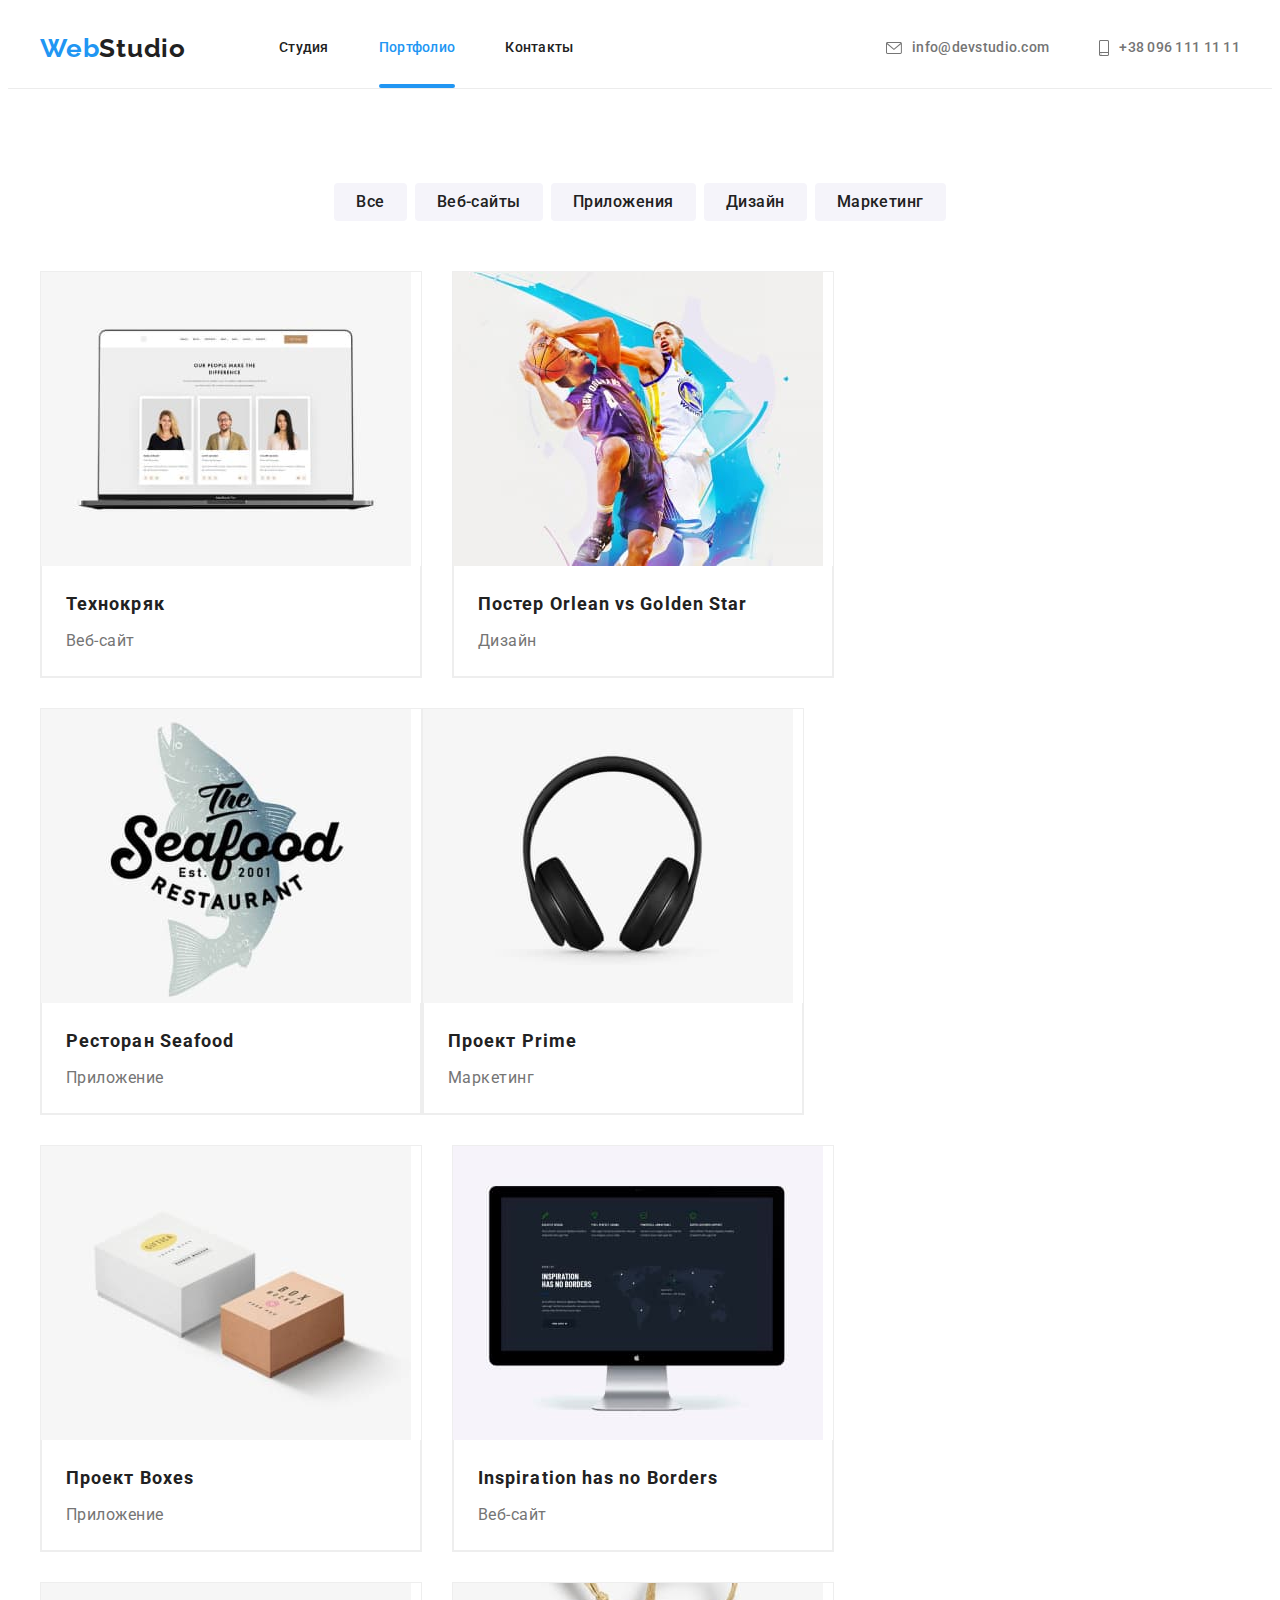
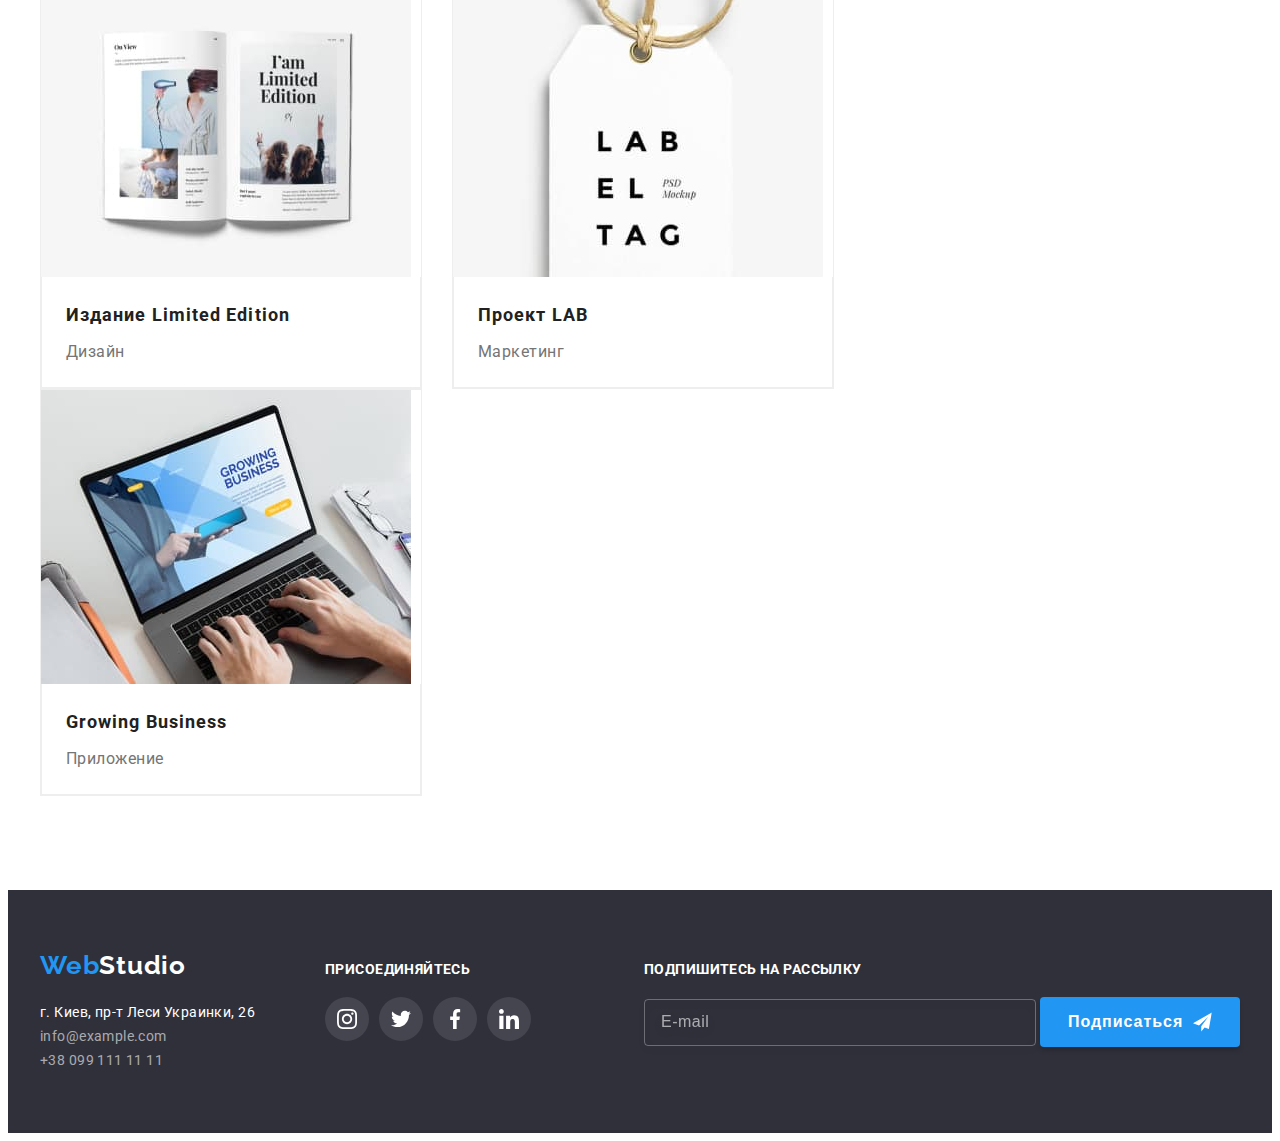
==== portfolio.html @ 8dd59b0a "add HW-6" ====
<!DOCTYPE html>
<html lang="ru">

<head>
  <meta charset="UTF-8" />
  <meta http-equiv="X-UA-Compatible" content="IE=edge" />
  <meta name="viewport" content="width=device-width, initial-scale=1.0" />
  <title>Портфолио</title>
  <link rel="stylesheet"
    href="https://cdnjs.cloudflare.com/ajax/libs/modern-normalize/1.1.0/modern-normalize.min.css"
    integrity="sha512-wpPYUAdjBVSE4KJnH1VR1HeZfpl1ub8YT/NKx4PuQ5NmX2tKuGu6U/JRp5y+Y8XG2tV+wKQpNHVUX03MfMFn9Q=="
    crossorigin="anonymous" referrerpolicy="no-referrer" />

  <link rel="preconnect" href="https://fonts.googleapis.com" />
  <link rel="preconnect" href="https://fonts.gstatic.com" crossorigin />
  <link
    href="https://fonts.googleapis.com/css2?family=Raleway:wght@700&family=Roboto:wght@400;500;700;900&display=swap"
    rel="stylesheet" />
  <link rel="stylesheet" href="./css/styles.css" />
</head>

<body>
  <header class="header">
    <div class="container">
      <a class="logo link" href="./index.html">
        <span lang="en" class="header-logo"><span
            class="header-logo-studio">Web</span>Studio</span>
      </a>
      <nav class="header-nav">
        <ul class="nav-list list">
          <li class="item nav-item">
            <a class="link header-link" href="./index.html">Студия</a>
          </li>
          <li class="item nav-item">
            <a class="link header-link current" href="./portfolio.html">Портфолио</a>
          </li>
          <li class="item nav-item">
            <a class="link header-link" href="">Контакты</a>
          </li>
        </ul>
      </nav>
      <ul class="header-contacts list">
        <li class="item contacts-item">
          <a class="link header-mail" href="mailto:info@devstudio.com">
            <svg class="header-icon" width="16" height="12">
              <use href="./images/sprite.svg#icon-envelope"></use>
            </svg>
            info@devstudio.com
          </a>
        </li>
        <li class="item contacts-item">
          <a class="link header-tel" href="tel:+380961111111">
            <svg class="header-icon" width="10" height="16">
              <use href="./images/sprite.svg#icon-smartphone"></use>
            </svg>+38 096 111 11 11
          </a>
        </li>
      </ul>
    </div>
  </header>
    <main>
      <section class="projects section">
        <div class="container">
              <h2 class="visually-hidden">Проекты</h2>
              <ul class="list filters-list">
                <li class="filters-item item">
                  <button class="filters-btn" type="button">Все</button>
                </li>
                <li class="filters-item item">
                  <button class="filters-btn" type="button">Веб-сайты</button>
                </li>
                <li class="filters-item item">
                  <button class="filters-btn" type="button">Приложения</button>
                </li>
                <li class="filters-item item">
                  <button class="filters-btn" type="button">Дизайн</button>
                </li>
                <li class="filters-item item">
                  <button class="filters-btn" type="button">Маркетинг</button>
                </li>
              </ul>
          
            
              <ul class="list projects-list">
                <li class="item">
                  <a class="projects-link link" href>
                  <div class="projects-img-overlay">
                    <img src="./images/portfolio/portfolio-1.jpg" alt="ноутбук" width="370"
                      height="294" />
                    <p class="projects-text-overlay">
                    Ресурс предлагает комплексные предложения с разным уровнем функционала и сервисов. Все это позволит посетителю получить исчерпывающие сведения о компании или частном лице.
                    </p> 
                  </div>
                  <div class="object">
                    <h3 class="projects-title">Технокряк</h3>
                     <p class="projects-text">Веб-сайт</p>
                  </div> 
                  
                  </a>
                </li>
                <li class="item">
                  <a class="projects-link link" href>
                  <div class="projects-img-overlay">
                    <img src="./images/portfolio/portfolio-2.jpg" alt="игра по баскетболу"
                      width="370" height="294" />
                    <p class="projects-text-overlay">
                      Ресурс предлагает комплексные предложения с разным уровнем функционала и
                      сервисов. Все это позволит посетителю получить исчерпывающие сведения о
                      компании или частном лице.
                    </p>
                  </div>
                  <div class="object">
                    <h3 class="projects-title">Постер <span lang="en"> Orlean vs Golden Star</span></h3>
                    <p class="projects-text">Дизайн</p>
                  </div>
                  </a> 
                </li>
                <li class="item">
                  <a class="projects-link link" href>
                  <div class="projects-img-overlay">
                    <img src="./images/portfolio/portfolio-3.jpg" alt="ресторан морепродуктов"
                      width="370" height="294" />
                    <p class="projects-text-overlay">
                      Ресурс предлагает комплексные предложения с разным уровнем функционала и
                      сервисов. Все это позволит посетителю получить исчерпывающие сведения о
                      компании или частном лице.
                    </p>
                  </div>
                  <div class="object">
                    <h3 class="projects-title">Ресторан <span lang="en">Seafood</span></h3>
                    <p class="projects-text">Приложение</p>
                  </div>
                  </a> 
                </li>
                <li class="item">
                  <a class="projects-link link" href>
                  <div class="projects-img-overlay">
                    <img src="./images/portfolio/portfolio-4.jpg" alt="наушники" width="370"
                      height="294" />
                    <p class="projects-text-overlay">
                      Ресурс предлагает комплексные предложения с разным уровнем функционала и
                      сервисов. Все это позволит посетителю получить исчерпывающие сведения о
                      компании или частном лице.
                    </p>
                  </div>
                   <div class="object">
                    <h3 class="projects-title">Проект <span lang="en">Prime</span></h3>
                     <p class="projects-text">Маркетинг</p>
                  </div>
                  </a> 
                </li>
                <li class="item">
                  <a class="projects-link link" href>
                  <div class="projects-img-overlay">
                  <img src="./images/portfolio/portfolio-5.jpg" alt="Две каробки" width="370"
                    height="294" />
                    <p class="projects-text-overlay">
                      Ресурс предлагает комплексные предложения с разным уровнем функционала и
                      сервисов. Все это позволит посетителю получить исчерпывающие сведения о
                      компании или частном лице.
                    </p>
                  </div>
                  <div class="object">
                     <h3 class="projects-title">Проект <span lang="en">Boxes</span></h3>
                     <p class="projects-text">Приложение</p>
                  </div>
                  </a> 
                </li>
                <li class="item">
                  <a class="projects-link link" href>
                  <div class="projects-img-overlay">
                    <img src="./images/portfolio/portfolio-6.jpg" alt="монитор Мас" width="370"
                      height="294" />
                    <p class="projects-text-overlay">
                      Ресурс предлагает комплексные предложения с разным уровнем функционала и
                      сервисов. Все это позволит посетителю получить исчерпывающие сведения о
                      компании или частном лице.
                    </p>
                  </div>
                  <div class="object">
                    <h3 class="projects-title"><span lang="en">Inspiration has no Borders</span></h3>
                    <p class="projects-text">Веб-сайт</p>
                  </div>
                  </a>
                </li>
                <li class="item">
                  <a class="projects-link link" href>
                  <div class="projects-img-overlay">
                    <img src="./images/portfolio/portfolio-7.jpg" alt="книга" width="370"
                      height="294" />
                    <p class="projects-text-overlay">
                      Ресурс предлагает комплексные предложения с разным уровнем функционала и
                      сервисов. Все это позволит посетителю получить исчерпывающие сведения о
                      компании или частном лице.
                    </p>
                  </div>
                  <div class="object">
                    <h3 class="projects-title">Издание <span lang="en">Limited Edition</span></h3>
                    <p class="projects-text">Дизайн</p>
                  </div>
                  </a>
                </li>
                <li class="item">
                  <a class="projects-link link" href>
                  <div class="projects-img-overlay">
                    <img src="./images/portfolio/portfolio-8.jpg" alt="Етикетка" width="370"
                      height="294" />
                    <p class="projects-text-overlay">
                      Ресурс предлагает комплексные предложения с разным уровнем функционала и
                      сервисов. Все это позволит посетителю получить исчерпывающие сведения о
                      компании или частном лице.
                    </p>
                  </div>
                  <div class="object">
                    <h3 class="projects-title">Проект <span lang="en">LAB</span></h3>
                    <p class="projects-text">Маркетинг</p>
                  </div>
                  </a> 
                </li>
                <li class="item">
                  <a class="projects-link link" href>
                  <div class="projects-img-overlay">
                    <img src="./images/portfolio/portfolio-9.jpg" alt="Печать на ноутбуке"
                      width="370" height="294" />
                    <p class="projects-text-overlay">
                      Ресурс предлагает комплексные предложения с разным уровнем функционала и
                      сервисов. Все это позволит посетителю получить исчерпывающие сведения о
                      компании или частном лице.
                    </p>
                  </div>
                  <div class="object">
                    <h3 class="projects-title"><span lang="en">Growing Business</span></h3>
                    <p class="projects-text">Приложение</p>
                  </div>
                  </a> 
                </li>
              </ul>
        </div>
      </section>
    </main>
  <footer>
    <div class="container">
      <div class="footer-address">
        <a class="link link-footer" href="./index.html">
          <span lang="en" class="footer-logo"><span
              class="footer-logo-studio">Web</span>Studio</span>
        </a>
        <address class="address">
          <ul class="address-list list">
            <li class="address-item item">
              <a class="link footer-map"
                href="https://www.google.com/maps/place/%D0%B1%D1%83%D0%BB.+%D0%9B%D0%B5%D1%81%D0%B8+%D0%A3%D0%BA%D1%80%D0%B0%D0%B8%D0%BD%D0%BA%D0%B8,+26,+%D0%9A%D0%B8%D0%B5%D0%B2,+02000/data=!4m2!3m1!1s0x40d4cf0e033ecbe9:0x57a4dffefec77da0?sa=X&ved=2ahUKEwj216616OH0AhXkoosKHXj5BrwQ8gF6BAgFEAE"
                target="_blank" rel="noopener noreferrer">г. Киев, пр-т Леси
                Украинки, 26</a>
            </li>
            <li class="item">
              <a class="link footer-mail"
                href="mailto:info@example.com">info@example.com</a>
            </li>
            <li class="item">
              <a class="link footer-tel" href="tel:+380991111111">+38 099 111 11
                11</a>
            </li>
          </ul>
        </address>
      </div>
      <div class="footer-social">
        <p class="footer-social-text">
          присоединяйтесь
        </p>
        <ul class="footer-social-list list">
          <li class="footer-social-item item">
            <a href="" class="footer-social-link link" target="blank"
              rel="noopener noreferrer">
              <svg class="footer-social-icon" width="20" height="20">
                <use href="./images/sprite.svg#icon-instagram"></use>
              </svg>
            </a>
          </li>
          <li class="footer-social-item item">
            <a href="" class="footer-social-link link" target="blank"
              rel="noopener noreferrer">
              <svg class="footer-social-icon" width="20" height="20">
                <use href="./images/sprite.svg#icon-twitter"></use>
              </svg>
            </a>
          </li>
          <li class="footer-social-item item">
            <a href="" class="footer-social-link  link" target="blank"
              rel="noopener noreferrer">
              <svg class="footer-social-icon" width="20" height="20">
                <use href="./images/sprite.svg#icon-facebook"></use>
              </svg>
            </a>
          </li>
          <li class="footer-social-item item">
            <a href="" class="footer-social-link link" target="blank"
              rel="noopener noreferrer">
              <svg class="footer-social-icon" width="20" height="20">
                <use href="./images/sprite.svg#icon-linkedin"></use>
              </svg>
            </a>
          </li>
        </ul>
      </div>
      <div class="footer-subscribe">
        <p class="footer-subscribe-text">
          Подпишитесь на рассылку
        </p>
        <form>
          <label>
            <input class="footer-subscribe-email" type="email" name="email-subscribe"
              placeholder="E-mail" required>
          </label>
          <button class="footer-subscribe-btn" type="submit">
            Подписаться
            <svg class="footer-subscribe-icon" width="24" height="24">
              <use href="./images/sprite.svg#icon-telegram"></use>
            </svg>
          </button>
      
        </form>
      </div>
    </div>
  </footer>
</body>
    
</html>
---- css/styles.css ----
/* variables */
:root {
  --primary-text-color: #212121;
  --text-color: #757575;
  --accent-color: #2196f3;
  --white-text-color: #ffffff;
  --icon-color: #afb1b8;
  --timing-function: cubic-bezier(0.4, 0, 0.2, 1);
}


/* global styles */

body {
  font-family: 'Roboto', sans-serif;
  color: var(--primary-text-color);
}

p,
h1,
h2,
h3,
h4,
h5,
h6,
p {
  margin: 0;
}
ul,
ol {
  margin: 0;
  padding-left: 0;
  list-style-type: none;
}
.list {
  list-style: none;
}
.link {
  text-decoration: none;
}
button {
  cursor: pointer;
}
img {
  display: block;
}

.container{
  width: 1200px;
  margin: 0 auto;
  padding-left: 15px;
  padding-right: 15px;
}
.section{
  padding-top: 94px;
  padding-bottom: 94px;
}
.no-padding{
  padding-bottom: 0;
}
.nav-item > .current {
  color: var(--accent-color);
}
.visually-hidden {
  position: absolute;
  white-space: nowrap;
  width: 1px;
  height: 1px;
  overflow: hidden;
  border: 0;
  padding: 0;
  clip: rect(0 0 0 0);
  clip-path: inset(50%);
  margin: -1px;
} 

/*----------- Header -------- */
.header {
  border-bottom: 1px solid #ececec;
}
.header .container {
  display: flex;
  align-items: center;
}
.logo{
  margin-right: 93px;
}

.nav-list {
  display: flex;

}

.nav-list > .item:not(:last-child) {
margin-right: 50px;
}
/* .nav-list .nav-item + .nav-item{
  margin-left: 50px;
} */

.header-logo {
  font-family: 'Raleway', sans-serif;
  font-weight: 700;
  font-size: 26px;
  line-height: 1.19;
  letter-spacing: 0.03em;
  color: var(--primary-text-color);
}
.header-logo-studio {
  color: var(--accent-color);
}
.header-link {
  display: block;
  padding-top: 32px;
  padding-bottom: 32px;
  position: relative;

  color: var(--primary-text-color);
  transition: color 250ms var(--timing-function);

  font-weight: 500;
  font-size: 14px;
  line-height: 1.14;
  letter-spacing: 0.02em;
}

.current::after{
  content: "";
  position: absolute;
  left: 0;
  bottom: 0;

  display: block;
  width: 100%;
  height: 4px;
  border-radius: 2px;
  background-color: var(--accent-color);
}


.header-link:hover,
.header-link:focus,
.header-mail:hover,
.header-mail:focus,
.header-tel:hover,
.header-tel:focus {
  color: var(--accent-color);
  
}
.header-contacts {
  display: flex;
  margin-left: auto;

  text-decoration: none;
  }
.header-contacts > .item:not(:last-child){
  margin-right: 50px;
}
.header-mail,
.header-tel {
  display: flex;
  padding-top: 32px;
  padding-bottom: 32px;
  align-items: center;
  text-align: center;

  font-weight: 500;
  font-size: 14px;
  line-height: 1.14;
  letter-spacing: 0.02em;
  color: var(--text-color);
  transition: color 250ms var(--timing-function);
}
.contacts-item:not(:last-child) {
  margin-right: 30px;
}
.header-icon{
  display: flex;
  margin-right: 10px;
  align-items: center;
  fill: currentColor;
}
.header-icon:hover,
.header-icon:focus {
  color: var(--accent-color);
}

/* --------------Hero ---------- */
.hero {
  max-width: 1600px;
  margin: 0 auto;
  padding: 200px 0;
  text-align: center;

 
  background-image: linear-gradient(rgba(47, 48, 58, 0.4), rgba(47, 48, 58, 0.4)),
     url(../images/hero.jpg);
  background-repeat: no-repeat;
  background-position: center;
  background-size: 1600px 600px;
  background-color: #C4C4C4;
 
 }

.hero-title {
  margin-bottom: 30px;
  margin-left: auto;
  margin-right: auto;
  max-width: 696px;

  font-weight: 900;
  font-size: 44px;
  line-height: 1.36;

  text-align: center;
  letter-spacing: 0.06em;
  text-transform: uppercase;

  color: var(--white-text-color);
}
.hero-btn {
  background: var(--accent-color);
  box-shadow: 0px 4px 4px rgba(0, 0, 0, 0.15);
  border-radius: 4px;
  padding: 10px 32px;

  font-weight: 700;
  font-size: 16px;
  line-height: 1.875;
  color: var(--white-text-color);
  cursor: pointer;
  font-family: inherit;
  border: none;
  transition: background 250ms var(--timing-function);
}
.hero-btn:hover,
.hero-btn:focus {
  background: #188ce8;
}
/* ------------Peculiarities------------- */

.peculiarities{
  padding-top: 94px;
}
.peculiarities-title {
  margin-top: 30px;
  margin-bottom: 10px;

  font-weight: 700;
  font-size: 14px;
  line-height: 1.14;
  letter-spacing: 0.03em;
  text-transform: uppercase;

  color: var(--primary-text-color);
}
.peculiarities-list{
  display: flex;
  flex-wrap: wrap;
}
.peculiarities-item{
  width: 270px;
}
.peculiarities-item:not(:last-child){
margin-right: 30px;
}
.peculiarities-svg{
  display: flex;
  max-width: 270px;
  height: 120px;
align-items: center;
justify-content: center;

  background: #F5F4FA;
  border-radius: 4px;
}

.peculiarities-text {
  font-size: 14px;
  line-height: 1.71;
  letter-spacing: 0.03em;
 
  color: var(--text-color);
}
/* ----------Work------------ */
.work-title {
  margin-bottom: 50px;

   font-size: 36px;
  line-height: 1.1666;
  text-align: center;
  letter-spacing: 0.03em;

  color: var(--primary-text-color);
}
.work-list{
  display: flex;
  flex-wrap: wrap;
}
.work-item:not(:nth-child(3n)){
  margin-right: 30px;
}
.work-wrapper{
  position: relative;
}
.work-wrapper img{
  z-index: -1;
}
.work-wrapper-overlay{
  position: absolute;
  bottom: 0;
  left: 0;
  padding-top: 27px;
  padding-bottom: 27px;
  width: 370px;

  font-size: 14px;
  line-height: 1.14;
  text-align: center;
  letter-spacing: 0.03em;
  text-transform: uppercase;
  
  color: var(--white-text-color);
  background: rgba(47, 48, 58, 0.8);
}

/* --------Team -------------*/
.team {
  background: #f5f4fa;
}
.team-title {
  margin-bottom: 50px;

  font-weight: 700;
  font-size: 36px;
  line-height: 1.1666;
  text-align: center;
  letter-spacing: 0.03em;

  color: var(--primary-text-color);
}
.team-list{
  display: flex;
  flex-wrap: wrap;
  }
.team-item{
    max-width: 270px;
    background: var(--white-text-color);
    /* material shadow v1 */
    
    box-shadow: 0px 1px 3px rgba(0, 0, 0, 0.12),
    0px 1px 1px rgba(0, 0, 0, 0.14),
    0px 2px 1px rgba(0, 0, 0, 0.2);
    border-radius: 0px 0px 4px 4px;
  }
.team-item:not(:nth-child(4n)) {
  margin-right: 30px;
}

.team-object{
  padding-top: 30px;
  padding-bottom: 30px;
  text-align: center;
}
.team-pretext {
  margin-bottom: 10px;

  font-weight: 500;
  font-size: 16px;
  line-height: 1.1875;

  letter-spacing: 0.03em;

  color: var(--primary-text-color);
}
.team-text {
  margin-bottom: 16px;
  font-size: 16px;
  line-height: 1.1875;

  letter-spacing: 0.03em;
  color: var(--text-color);
}

.social-list-item{
  display: flex;
padding-left: 32px;
padding-right: 32px;
}
.social-list-link:not(:last-child){
  margin-right: 10px;
}

.social-list-link{
  display: flex;
  align-items: center;
  justify-content: center;

  width: 44px;
  height: 44px;
  border-radius: 50%;
  background-color: var(--white-text-color);
  transition: background-color 250ms var(--timing-function);
}
.social-list-icon{
fill: var(--icon-color);
transition: fill 250ms var(--timing-function);
}

.social-list-link:hover,
.social-list-link:focus{
  background-color: var(--accent-color);
  }

.social-list-link:hover .social-list-icon,
.social-list-link:focus .social-list-icon{
  fill: var(--white-text-color);
}

/* ------- Customers --------- */

.customers-title{
  margin-bottom: 50px;

  font-weight: 700;
  font-size: 36px;
  line-height: 1.1666;
  text-align: center;
  letter-spacing: 0.03em;
  
  color: var(--primary-text-color);
}
.customers-list{
  display: flex;
  justify-content: center;
  align-items: center;
}

.customers-item:not(:last-child){
  margin-right: 30px;
}

.customers-link{
  display: flex;
  justify-content: center;
  align-items: center;
  width: 170px;
  height: 92px;
  border: 1px solid var(--icon-color);
  border-radius: 4px;
  background-color: var(--white-text-color);

  transition: border 250ms var(--timing-function);
}

.customers-icon{
  fill: var(--icon-color);
  transition: fill 250ms var(--timing-function),
}

.customers-link:hover,
.customers-link:focus
{
  border: 1px solid  var(--accent-color);
}
.customers-link:hover .customers-icon,
.customers-link:focus .customers-icon{
  fill: var(--accent-color);
}

/*-------------- PORTFOLIO.html ------------*/
/*-------------- Projects ------------*/
.filters-btn {
  padding: 6px 22px;

  font-weight: 500;
  font-size: 16px;
  line-height: 1.625;
  text-align: center;
  letter-spacing: 0.03em;

  color: var(--primary-text-color);
  background: #f5f4fa;
  border-radius: 4px;
  font-family: inherit;
  border: none;
  transition: color 250ms var(--timing-function), 
  background 250ms var(--timing-function);
}
.filters-btn:hover,
.filters-btn:focus {
  background: var(--accent-color);
}
.filters-btn:hover,
.filters-btn:focus {
  color: var(--white-text-color);
}
.filters-list{
  display: flex;
  justify-content: center;
  margin-bottom: 50px;
}
.filters-list > .filters-item:not(:last-child){
  margin-right: 8px;
}


.projects-list {
  display: flex;
  flex-wrap: wrap;
}

.projects-list > .item {
  width: calc((100% - 60px) / 3);
  margin-right: 30px;
  margin-bottom: 30px;
 
  background: var(--white-text-color);
  border: 1px solid #EEEEEE;
}
.projects-link {
  display: block;
  transition: box-shadow 250ms var(--timing-function);
}
.projects-img-overlay{
  position: relative;
  overflow: hidden;
}
.projects-text-overlay {
  position: absolute;
  top: 0;
  left: 0;
  width: 100%;
  height: 100%;
  padding: 63px 24px;
  overflow: auto;

  font-size: 18px;
  line-height: 1.56;
  letter-spacing: 0.03em;
  
  color: var(--white-text-color);
  background: rgba(33, 150, 243, 0.9);
  transition: transform 250ms var(--timing-function);

  transform: translateY(100%);
}
.projects-link:hover .projects-text-overlay,
.projects-link:focus .projects-text-overlay{
  transform: translateY(0);
}
.projects-link:hover,
.projects-link:focus {
  box-shadow: 0px 1px 1px rgba(0, 0, 0, 0.12),
  0px 4px 4px rgba(0, 0, 0, 0.06),
  1px 4px 6px rgba(0, 0, 0, 0.16);
}

/* 
.projects-list .item{
  width: 370px;
  margin-right: 30px;
  margin-bottom: 30px;
}*/

.projects-list > .item:nth-child(3n){
  margin-right: 0;
}
 
.projects-list .item:nth-last-child(-n+3){
  margin-bottom: 0;
}

/* Альтернатива */
/* 
.projects-list .item:not(:nth-child(3n)) {
  margin-right: 30px;
}
.projects-list .item:not(:nth-last-child(-n+3)) {
margin-bottom: 30px;
} */

.object > h3{
  margin-bottom: 4px;
}
.projects-title {
  color: var(--primary-text-color);
  font-size: 18px;
  font-weight: 700;
  line-height: 2;
  letter-spacing: 0.06em;
}
.projects-text {
  font-size: 16px;
  line-height: 1.875;
  letter-spacing: 0.03em;
  color: var(--text-color);
}
.object {
  padding: 20px 24px;
  border: 1px solid #eeeeee;
border-top: none;
}


/* -------------Footer---------------- */
footer {
  padding-top: 60px;
  padding-bottom: 60px;
  background-color: #2f303a;
}

footer .container {
  display: flex;
  align-items: baseline;
}

.footer-logo {
  display: block;
  margin-bottom: 20px;

  font-family: 'Raleway';
  font-weight: 700;
  font-size: 26px;
  line-height: 1.19;
  letter-spacing: 0.03em;
  color: var(--white-text-color);
}

.footer-logo-studio {
  color: var(--accent-color);
}


.footer-map {
  margin-bottom: 9px;

  font-style: normal;
  font-size: 14px;
  line-height: 1.71;
  letter-spacing: 0.03em;

  color: var(--white-text-color);
  transition: color 250ms var(--timing-function);
}

.footer-mail {
  margin-bottom: 9px;
}

.footer-mail,
.footer-tel {
  font-style: normal;
  font-size: 14px;
  line-height: 1.71;
  letter-spacing: 0.03em;

  color: rgba(255, 255, 255, 0.6);
  transition: color 250ms var(--timing-function);
}

.footer-map:hover,
.footer-map:focus,
.footer-mail:hover,
.footer-mail:focus,
.footer-tel:hover,
.footer-tel:focus {
  color: var(--accent-color);
}

.footer-address {
  margin-right: 70px;
}

.footer-social-list {
  display: flex;
}

.footer-social-item:not(:last-child) {
  margin-right: 10px;
}

.footer-social-link {
  display: flex;
  align-items: center;
  justify-content: center;

  width: 44px;
  height: 44px;
  border-radius: 50%;
  background: rgba(255, 255, 255, 0.1);
  
  transition: background-color 250ms var(--timing-function);
}

.footer-social-icon{
fill: var(--white-text-color);
transition: fill 250ms var(--timing-function);
}

.footer-social-link:hover,
.footer-social-link:focus {
  background-color: var(--accent-color);
}

.footer-social-link:hover .footer-social-icon,
.footer-social-link:focus .footer-social-icon {
  fill: var(--white-text-color);
 }

.footer-social-text {
  font-weight: 700;
  font-size: 14px;
  line-height: 1.143;
  letter-spacing: 0.03em;
  text-transform: uppercase;

  margin-bottom: 20px;
  color: var(--white-text-color);
}
.footer-subscribe{
  margin-left: auto;
}


.footer-subscribe-text{
  display: block;
  margin-bottom: 20px;

  font-weight: 700;
  font-size: 14px;
  line-height: 1.143;
  letter-spacing: 0.03em;
  text-transform: uppercase;
  
  color: var(--white-text-color);
}
.footer-subscribe-label {
  display: inline-block;
  margin-right: 12px;
}
.footer-subscribe-email{
  width: 358px;
  padding: 15px 16px;
  

  display: inline-flex;
align-items: center;

  cursor: pointer;
  background-color: transparent;
  color: var(--white-text-color);
  border: 1px solid rgba(255, 255, 255, 0.3);
  filter: drop-shadow(0px 4px 4px rgba(0, 0, 0, 0.15));
  border-radius: 4px;
}
.footer-subscribe-email:hover{
  border-color: var(--accent-color);
}
.footer-subscribe-email::placeholder{
  font-size: 16px;
  line-height: 1.25;
   
  letter-spacing: 0.03em;
  background-color: transparent;
  color: rgba(255, 255, 255, 0.6);
}


.footer-subscribe-btn{
width: 200px;

font-weight: 700;
font-size: 16px;
line-height: 1.88;

display: inline-flex;
align-items: center;
padding: 10px 28px;
letter-spacing: 0.06em;

border: none ;
color: var(--white-text-color);
background: var(--accent-color);
box-shadow: 0px 4px 4px rgba(0, 0, 0, 0.15);
border-radius: 4px;
transition: background 250ms var(--timing-function);
}
.footer-subscribe-btn:hover,
.footer-subscribe-btn:focus{
background: #188ce8;
}
.footer-subscribe-icon{
  margin-left: 10px;
}

/* --------- END FOOTER ---------- */
.backdrop{ 
  position: fixed;
  top: 0;
  left: 0;
  width: 100vw;
  height: 100vh;
  background-color: rgba(0, 0, 0, 0.2);
  transition: opacity 250ms linear,
  visibility 250ms linear, transform 250ms linear;
}
.backdrop.is-hidden{
  opacity: 0;
  visibility: hidden;
  pointer-events: none;
  transform: scale(0.4);
}
.modal{
  position: absolute;
  top: 50%;
  left: 50%;
  transform: translate(-50%, -50%);
  width: 528px;
  height: 581px;
  padding: 40px;

  background: var(--white-text-color);
  box-shadow: 0px 1px 3px rgba(0, 0, 0, 0.12),
  0px 1px 1px rgba(0, 0, 0, 0.14),
  0px 2px 1px rgba(0, 0, 0, 0.2);
  border-radius: 4px;
}
.modal-close-btn{
  position: absolute;
  width: 30px;
  height: 30px;
  top: 8px;
  right: 8px;
  display: flex;
  justify-content: center;
  align-items: center;
  padding: 0;
  
  background: var(--white-text-color);
  border: 1px solid rgba(0, 0, 0, 0.1);
  border-radius: 50%;
}

.contact-form-title{
    font-weight: 700;
  font-size: 20px;
  line-height: 1.15;
  letter-spacing: 0.03em;

  margin-bottom: 12px;
  text-align: center;
  
  color: var(--primary-text-color);
}
.contact-form-field {
  display: block;
  margin-bottom: 4px;
  font-size: 12px;
  line-height: 1.167;
  letter-spacing: 0.01em;
  
  color: var(--text-color);
}
.contact-form-input-wrapper{
  margin-bottom: 10px;
  position: relative;
}
.contact-form-input{
  width: 100%;
  height: 40px;
  padding-left: 42px;
  

  border: 1px solid rgba(33, 33, 33, 0.2);
  border-radius: 4px;
  transition: border-color 250ms var(--timing-function);
}
.contact-form-input:focus{
  outline: none;
  border: 1px solid var(--accent-color);
  }
  .contact-form-input:hover{
    cursor: pointer;
  }
  .contact-form-input:focus + .contact-form-input-icon{
    fill: var(--accent-color);
  }
.contact-form-input-icon{
  display: block;

  position: absolute;
  top: 50%;
  left: 12px;
  transform: translateY(-50%);
  fill: var(--primary-text-color);
  transition: fill 250ms var(--timing-function);
}
.contact-form-message{

 width: 100%;
 height: 120px;
 padding: 12px 16px;
  margin-bottom: 20px;
  resize: none;

  border: 1px solid rgba(33, 33, 33, 0.2);
  border-radius: 4px;
  transition: border-color 250ms var(--timing-function);
}
.contact-form-message:focus{
  outline: none;
  border-color: var(--accent-color);
 }
 .contact-form-message:hover{
   cursor: pointer;
 }
.contact-form-message::placeholder{
font-size: 12px;
line-height: 1.167;
letter-spacing: 0.01em;
color: rgba(117, 117, 117, 0.5);

}
.contact-form-checkbox-wrapper{
  text-align: center;
  margin-bottom: 30px;
}
.contact-form-checkbox-label{
  display: flex;
  align-items: center;
  justify-content: center;
  font-size: 14px;
  line-height: 1.71;
  letter-spacing: 0.03em;
  
  color: var(--text-color);
}
.contact-form-checkbox-label::before{
  display: inline-block;

  content: '';
  width: 16px;
  height: 15px;
margin-right: 8.38PX;

  border: 1.7px solid var(--primary-text-color);
  cursor: pointer;
  border-radius: 2px;
}
.contact-form-checkbox:checked + .contact-form-checkbox-label::before{
  background-image: url(../images/modal/icon-check.png);
 background-size: contain;
 background-origin: border-box;
 border-color: transparent;
}
/* При фокусі на кнопку чекбокса автоматично підхоплюється рамка 
і подібно відображатиметься на нашій псевдорамці*/
/* .contact-form-checkbox:focus + .contact-form-checkbox-label::before {
outline: 1px solid var(--primary-text-color);
} */
.checkbox-agreement{
color: var(--accent-color);
transition: color 250ms var(--timing-function);
}
.checkbox-agreement:hover,
.checkbox-agreement:focus{
  color: #188ce8;
}

.contact-form-submit{  
  display: flex;
  align-items: center;
  justify-content: center;
  text-align: center;
  letter-spacing: 0.06em;
  margin-left: auto;
  margin-right: auto;
  padding: 10px 55px;
   
  font-weight: 700;
  font-size: 16px;
  line-height: 1.88;
  font-family: inherit;
  
  border: none;
  color: var(--white-text-color);
  background: var(--accent-color);
  box-shadow: 0px 4px 4px rgba(0, 0, 0, 0.15);
  border-radius: 4px;
    transition: background 250ms var(--timing-function);
}

.contact-form-submit:hover,
.contact-form-submit:focus {
  background: #188ce8;
}
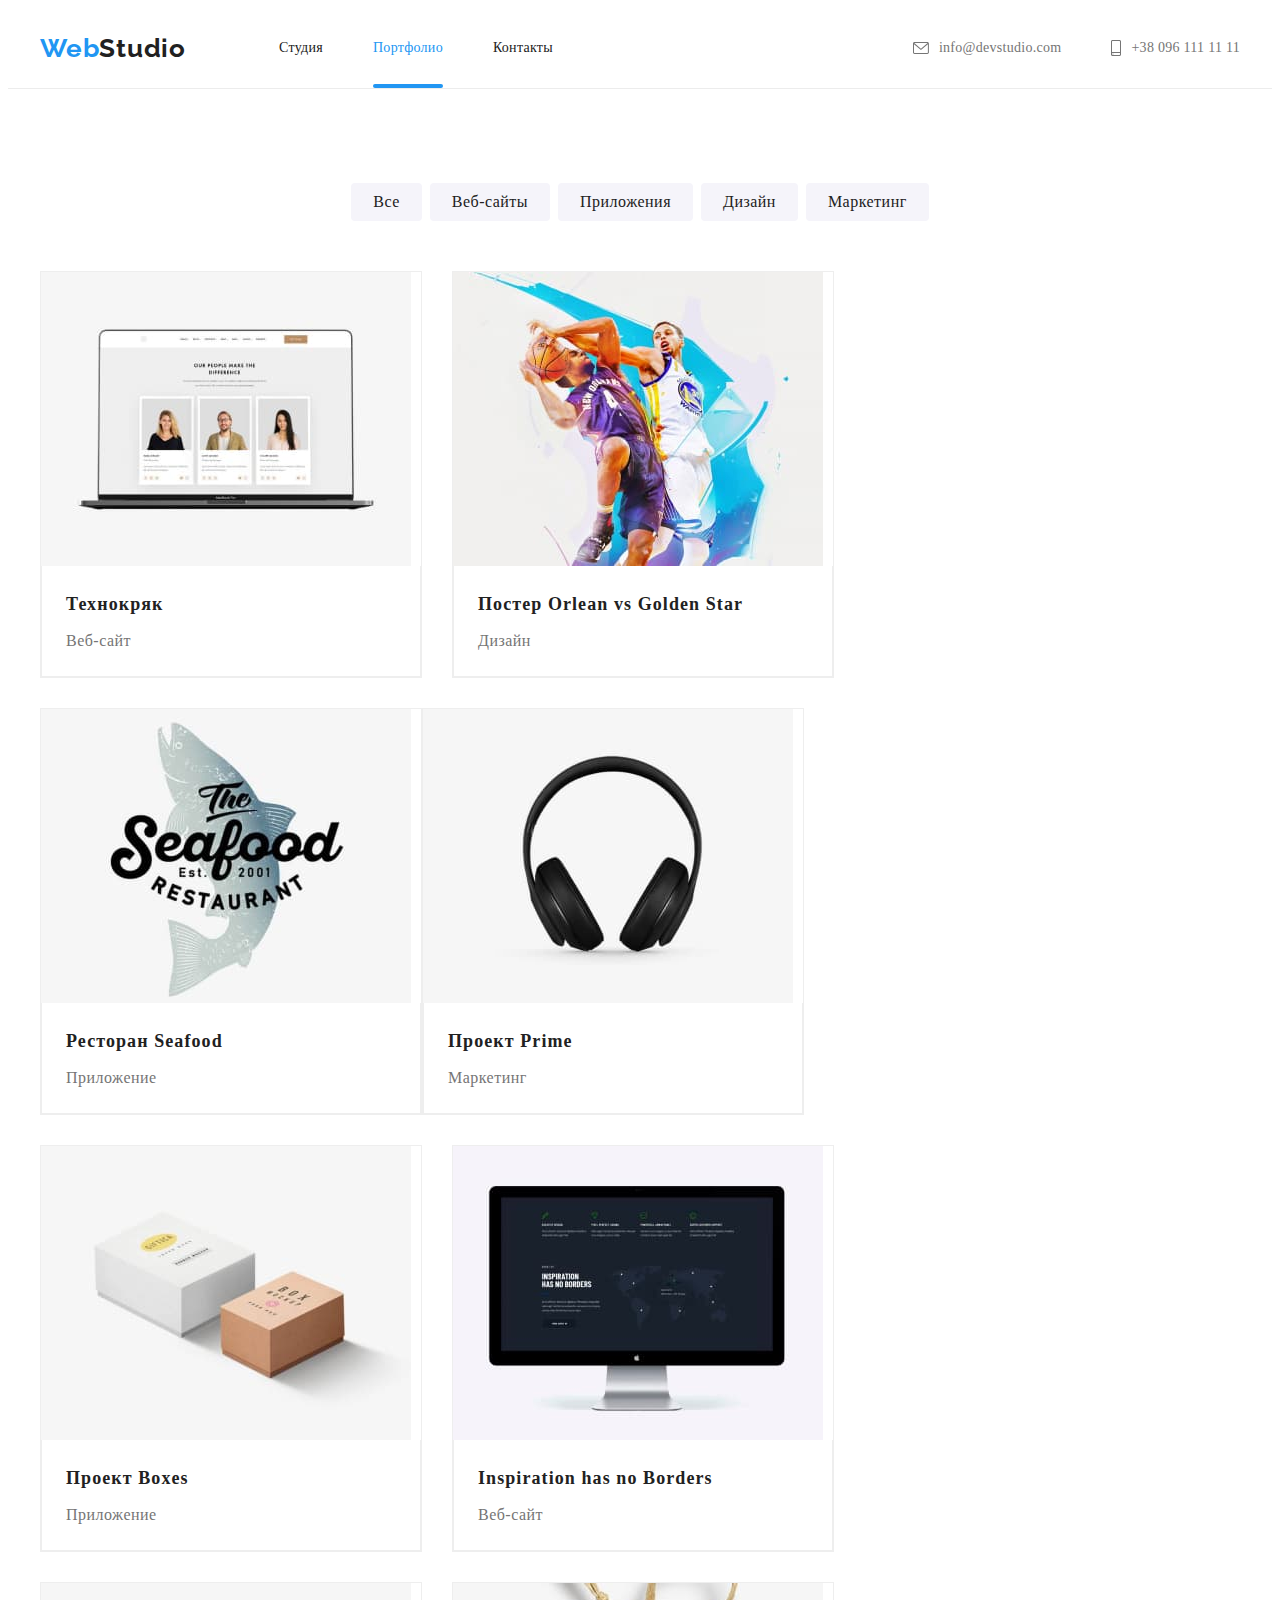
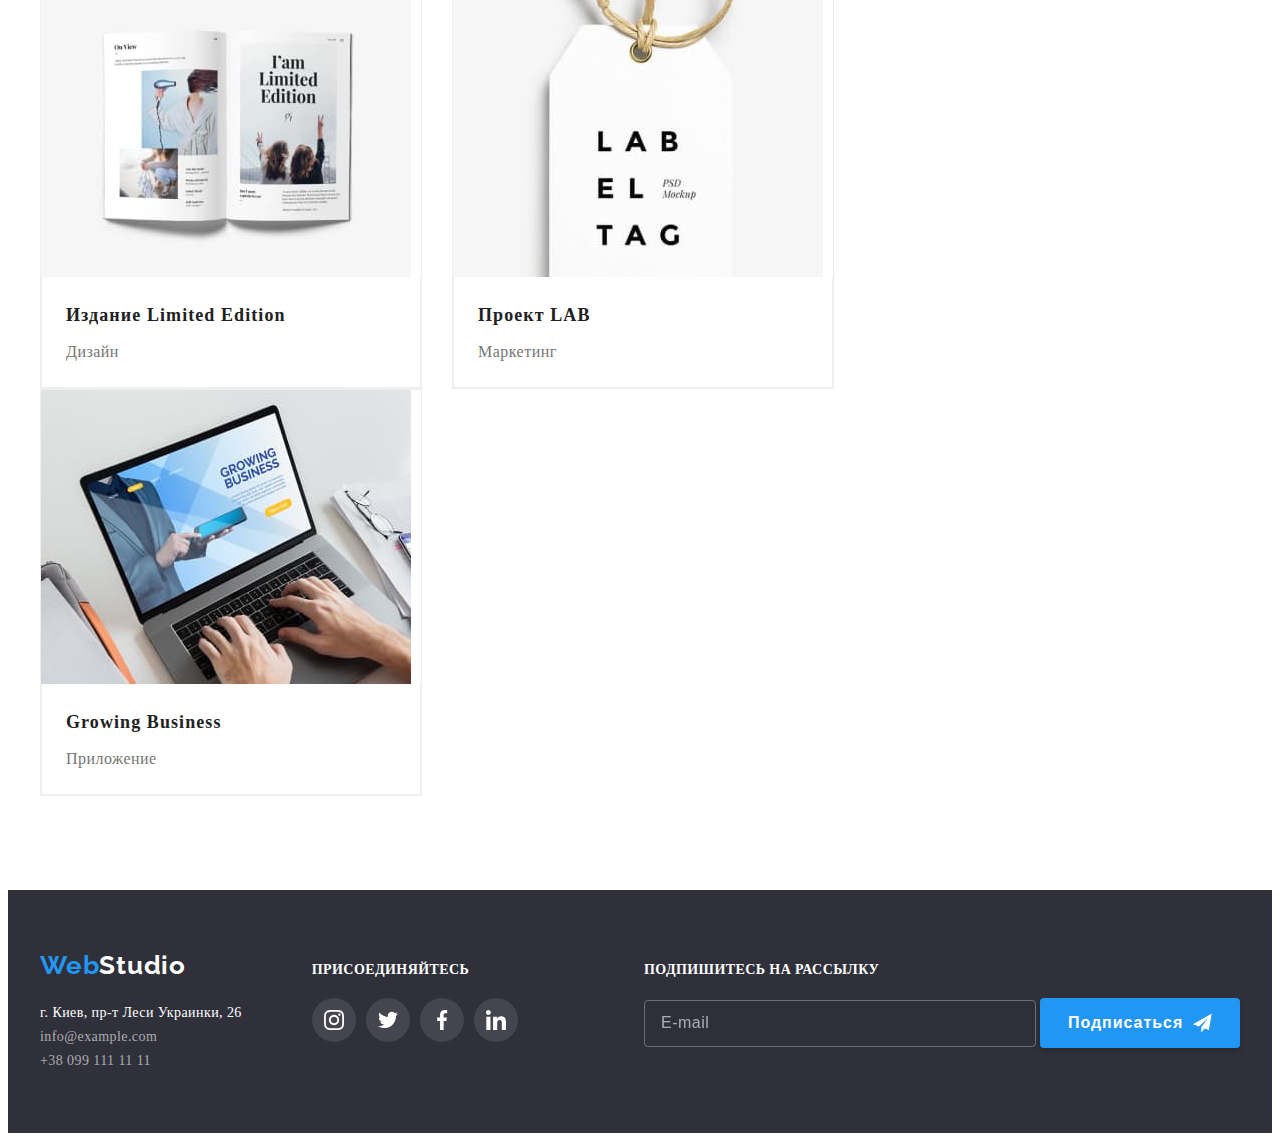
==== commit b877e1ec: "make SASS structure" ====
--- a/portfolio.html
+++ b/portfolio.html
@@ -16,7 +16,8 @@
   <link
     href="https://fonts.googleapis.com/css2?family=Raleway:wght@700&family=Roboto:wght@400;500;700;900&display=swap"
     rel="stylesheet" />
-  <link rel="stylesheet" href="./css/styles.css" />
+
+  <link rel="stylesheet" href="./css/main.min.css" />
 </head>
 
 <body>
--- a/css/main.min.css
+++ b/css/main.min.css
@@ -0,0 +1,3 @@
+:root{--primart-font-family:'Roboto', sans-serif;--secondary-font-family: 'Raleway', sans-serif;--primary-text-color: #212121;--text-color: #757575;--accent-color: #2196f3;--white-text-color: #ffffff;--icon-color: #afb1b8;--acitv-accent-color: #188ce8;--timing-function: cubic-bezier(0.4, 0, 0.2, 1)}.visually-hidden{position:absolute;white-space:nowrap;width:1px;height:1px;overflow:hidden;border:0;padding:0;clip:rect(0 0 0 0);clip-path:inset(50%);margin:-1px}body{font-family:var(--primary-font-family);color:var(--primary-text-color)}p,h1,h2,h3,h4,h5,h6,p{margin:0}ul,ol{margin:0;padding-left:0;list-style-type:none}.list{list-style:none}.link{text-decoration:none}button{cursor:pointer}img{display:block}.section{padding-top:94px;padding-bottom:94px}.no-padding{padding-bottom:0}.container{width:1200px;margin:0 auto;padding-left:15px;padding-right:15px}.backdrop{position:fixed;top:0;left:0;width:100vw;height:100vh;background-color:rgba(0,0,0,0.2);transition:opacity 250ms linear,+ visibility 250ms linear, transform 250ms linear}.backdrop.is-hidden{opacity:0;visibility:hidden;pointer-events:none;transform:scale(0.4)}.modal{position:absolute;top:50%;left:50%;transform:translate(-50%, -50%);width:528px;height:581px;padding:40px;background:var(--white-text-color);box-shadow:0px 1px 3px rgba(0,0,0,0.12),0px 1px 1px rgba(0,0,0,0.14),0px 2px 1px rgba(0,0,0,0.2);border-radius:4px}.modal-close-btn{position:absolute;width:30px;height:30px;top:8px;right:8px;display:flex;justify-content:center;align-items:center;padding:0;background:var(--white-text-color);border:1px solid rgba(0,0,0,0.1);border-radius:50%}.contact-form-title{font-weight:700;font-size:20px;line-height:1.15;letter-spacing:0.03em;margin-bottom:12px;text-align:center;color:var(--primary-text-color)}.contact-form-field{display:block;margin-bottom:4px;font-size:12px;line-height:1.167;letter-spacing:0.01em;color:var(--text-color)}.contact-form-input-wrapper{margin-bottom:10px;position:relative}.contact-form-input{width:100%;height:40px;padding-left:42px;border:1px solid rgba(33,33,33,0.2);border-radius:4px;transition:border-color 250ms var(--timing-function)}.contact-form-input:focus{outline:none;border:1px solid var(--accent-color)}.contact-form-input:hover{cursor:pointer}.contact-form-input:focus+.contact-form-input-icon{fill:var(--accent-color)}.contact-form-input-icon{display:block;position:absolute;top:50%;left:12px;transform:translateY(-50%);fill:var(--primary-text-color);transition:fill 250ms var(--timing-function)}.contact-form-message{width:100%;height:120px;padding:12px 16px;margin-bottom:20px;resize:none;border:1px solid rgba(33,33,33,0.2);border-radius:4px;transition:border-color 250ms var(--timing-function)}.contact-form-message:focus{outline:none;border-color:var(--accent-color)}.contact-form-message:hover{cursor:pointer}.contact-form-message::placeholder{font-size:12px;line-height:1.167;letter-spacing:0.01em;color:rgba(117,117,117,0.5)}.contact-form-checkbox-wrapper{text-align:center;margin-bottom:30px}.contact-form-checkbox-label{display:flex;align-items:center;justify-content:center;font-size:14px;line-height:1.71;letter-spacing:0.03em;color:var(--text-color)}.contact-form-checkbox-label::before{display:inline-block;content:'';width:16px;height:15px;margin-right:8.38PX;border:1.7px solid var(--primary-text-color);cursor:pointer;border-radius:2px}.contact-form-checkbox:checked+.contact-form-checkbox-label::before{background-image:url(../images/modal/icon-check.png);background-size:contain;background-origin:border-box;border-color:transparent}.checkbox-agreement{color:var(--accent-color);transition:color 250ms var(--timing-function)}.checkbox-agreement:hover,.checkbox-agreement:focus{color:var(--acitv-accent-color)}.contact-form-submit{display:flex;align-items:center;justify-content:center;text-align:center;letter-spacing:0.06em;margin-left:auto;margin-right:auto;padding:10px 55px;font-weight:700;font-size:16px;line-height:1.88;font-family:inherit;border:none;color:var(--white-text-color);background:var(--accent-color);box-shadow:0px 4px 4px rgba(0,0,0,0.15);border-radius:4px;transition:background 250ms var(--timing-function)}.contact-form-submit:hover,.contact-form-submit:focus{background:var(--acitv-accent-color)}.header{border-bottom:1px solid #ececec}.header .container{display:flex;align-items:center}.logo{margin-right:93px}.nav-list{display:flex}.nav-list>.item:not(:last-child){margin-right:50px}.header-logo{font-family:var(--secondary-font-family);font-weight:700;font-size:26px;line-height:1.19;letter-spacing:0.03em;color:var(--primary-text-color)}.header-logo-studio{color:var(--accent-color)}.header-link{display:block;padding-top:32px;padding-bottom:32px;position:relative;color:var(--primary-text-color);transition:color 250ms var(--timing-function);font-weight:500;font-size:14px;line-height:1.14;letter-spacing:0.02em}.nav-item>.current{color:var(--accent-color)}.current::after{content:"";position:absolute;left:0;bottom:0;display:block;width:100%;height:4px;border-radius:2px;background-color:var(--accent-color)}.header-link:hover,.header-link:focus,.header-mail:hover,.header-mail:focus,.header-tel:hover,.header-tel:focus{color:var(--accent-color)}.header-contacts{display:flex;margin-left:auto;text-decoration:none}.header-contacts>.item:not(:last-child){margin-right:50px}.header-mail,.header-tel{display:flex;padding-top:32px;padding-bottom:32px;align-items:center;text-align:center;font-weight:500;font-size:14px;line-height:1.14;letter-spacing:0.02em;color:var(--text-color);transition:color 250ms var(--timing-function)}.contacts-item:not(:last-child){margin-right:30px}.header-icon{display:flex;margin-right:10px;align-items:center;fill:currentColor}.header-icon:hover,.header-icon:focus{color:var(--accent-color)}.hero{max-width:1600px;margin:0 auto;padding:200px 0;text-align:center;background-image:linear-gradient(rgba(47,48,58,0.4), rgba(47,48,58,0.4)),url(../images/hero.jpg);background-repeat:no-repeat;background-position:center;background-size:1600px 600px;background-color:#C4C4C4}.hero-title{margin-bottom:30px;margin-left:auto;margin-right:auto;max-width:696px;font-weight:900;font-size:44px;line-height:1.36;text-align:center;letter-spacing:0.06em;text-transform:uppercase;color:var(--white-text-color)}.hero-btn{background:var(--accent-color);box-shadow:0px 4px 4px rgba(0,0,0,0.15);border-radius:4px;padding:10px 32px;font-weight:700;font-size:16px;line-height:1.875;color:var(--white-text-color);cursor:pointer;font-family:inherit;border:none;transition:background 250ms var(--timing-function)}.hero-btn:hover,.hero-btn:focus{background:var(--acitv-accent-color)}.peculiarities{padding-top:94px}.peculiarities-title{margin-top:30px;margin-bottom:10px;font-weight:700;font-size:14px;line-height:1.14;letter-spacing:0.03em;text-transform:uppercase;color:var(--primary-text-color)}.peculiarities-list{display:flex;flex-wrap:wrap}.peculiarities-item{width:270px}.peculiarities-item:not(:last-child){margin-right:30px}.peculiarities-svg{display:flex;max-width:270px;height:120px;align-items:center;justify-content:center;background:#F5F4FA;border-radius:4px}.peculiarities-text{font-size:14px;line-height:1.71;letter-spacing:0.03em;color:var(--text-color)}.work-title{margin-bottom:50px;font-size:36px;line-height:1.1666;text-align:center;letter-spacing:0.03em;color:var(--primary-text-color)}.work-list{display:flex;flex-wrap:wrap}.work-item:not(:nth-child(3n)){margin-right:30px}.work-wrapper{position:relative}.work-wrapper img{z-index:-1}.work-wrapper-overlay{position:absolute;bottom:0;left:0;padding-top:27px;padding-bottom:27px;width:370px;font-size:14px;line-height:1.14;text-align:center;letter-spacing:0.03em;text-transform:uppercase;color:var(--white-text-color);background:rgba(47,48,58,0.8)}.team{background:#f5f4fa}.team-title{margin-bottom:50px;font-weight:700;font-size:36px;line-height:1.1666;text-align:center;letter-spacing:0.03em;color:var(--primary-text-color)}.team-list{display:flex;flex-wrap:wrap}.team-item{max-width:270px;background:var(--white-text-color);box-shadow:0px 1px 3px rgba(0,0,0,0.12),0px 1px 1px rgba(0,0,0,0.14),0px 2px 1px rgba(0,0,0,0.2);border-radius:0px 0px 4px 4px}.team-item:not(:nth-child(4n)){margin-right:30px}.team-object{padding-top:30px;padding-bottom:30px;text-align:center}.team-pretext{margin-bottom:10px;font-weight:500;font-size:16px;line-height:1.1875;letter-spacing:0.03em;color:var(--primary-text-color)}.team-text{margin-bottom:16px;font-size:16px;line-height:1.1875;letter-spacing:0.03em;color:var(--text-color)}.social-list-item{display:flex;padding-left:32px;padding-right:32px}.social-list-link:not(:last-child){margin-right:10px}.social-list-link{display:flex;align-items:center;justify-content:center;width:44px;height:44px;border-radius:50%;background-color:var(--white-text-color);transition:background-color 250ms var(--timing-function)}.social-list-icon{fill:var(--icon-color);transition:fill 250ms var(--timing-function)}.social-list-link:hover,.social-list-link:focus{background-color:var(--accent-color)}.social-list-link:hover .social-list-icon,.social-list-link:focus .social-list-icon{fill:var(--white-text-color)}.customers-title{margin-bottom:50px;font-weight:700;font-size:36px;line-height:1.1666;text-align:center;letter-spacing:0.03em;color:var(--primary-text-color)}.customers-list{display:flex;justify-content:center;align-items:center}.customers-item:not(:last-child){margin-right:30px}.customers-link{display:flex;justify-content:center;align-items:center;width:170px;height:92px;border:1px solid var(--icon-color);border-radius:4px;background-color:var(--white-text-color);transition:border 250ms var(--timing-function)}.customers-icon{fill:var(--icon-color);transition:fill 250ms var(--timing-function)}.customers-link:hover,.customers-link:focus{border:1px solid var(--accent-color)}.customers-link:hover .customers-icon,.customers-link:focus .customers-icon{fill:var(--accent-color)}footer{padding-top:60px;padding-bottom:60px;background-color:#2f303a}footer .container{display:flex;align-items:baseline}.footer-logo{display:block;margin-bottom:20px;font-family:var(--secondary-font-family);font-weight:700;font-size:26px;line-height:1.19;letter-spacing:0.03em;color:var(--white-text-color)}.footer-logo-studio{color:var(--accent-color)}.footer-map{margin-bottom:9px;font-style:normal;font-size:14px;line-height:1.71;letter-spacing:0.03em;color:var(--white-text-color);transition:color 250ms var(--timing-function)}.footer-mail{margin-bottom:9px}.footer-mail,.footer-tel{font-style:normal;font-size:14px;line-height:1.71;letter-spacing:0.03em;color:rgba(255,255,255,0.6);transition:color 250ms var(--timing-function)}.footer-map:hover,.footer-map:focus,.footer-mail:hover,.footer-mail:focus,.footer-tel:hover,.footer-tel:focus{color:var(--accent-color)}.footer-address{margin-right:70px}.footer-social-list{display:flex}.footer-social-item:not(:last-child){margin-right:10px}.footer-social-link{display:flex;align-items:center;justify-content:center;width:44px;height:44px;border-radius:50%;background:rgba(255,255,255,0.1);transition:background-color 250ms var(--timing-function)}.footer-social-icon{fill:var(--white-text-color);transition:fill 250ms var(--timing-function)}.footer-social-link:hover,.footer-social-link:focus{background-color:var(--accent-color)}.footer-social-link:hover .footer-social-icon,.footer-social-link:focus .footer-social-icon{fill:var(--white-text-color)}.footer-social-text{font-weight:700;font-size:14px;line-height:1.143;letter-spacing:0.03em;text-transform:uppercase;margin-bottom:20px;color:var(--white-text-color)}.footer-subscribe{margin-left:auto}.footer-subscribe-text{display:block;margin-bottom:20px;font-weight:700;font-size:14px;line-height:1.143;letter-spacing:0.03em;text-transform:uppercase;color:var(--white-text-color)}.footer-subscribe-label{display:inline-block;margin-right:12px}.footer-subscribe-email{width:358px;padding:15px 16px;display:inline-flex;align-items:center;cursor:pointer;background-color:transparent;color:var(--white-text-color);border:1px solid rgba(255,255,255,0.3);filter:drop-shadow(0px 4px 4px rgba(0,0,0,0.15));border-radius:4px}.footer-subscribe-email:hover{border-color:var(--accent-color)}.footer-subscribe-email::placeholder{font-size:16px;line-height:1.25;letter-spacing:0.03em;background-color:transparent;color:rgba(255,255,255,0.6)}.footer-subscribe-btn{width:200px;font-weight:700;font-size:16px;line-height:1.88;display:inline-flex;align-items:center;padding:10px 28px;letter-spacing:0.06em;border:none;color:var(--white-text-color);background:var(--accent-color);box-shadow:0px 4px 4px rgba(0,0,0,0.15);border-radius:4px;transition:background 250ms var(--timing-function)}.footer-subscribe-btn:hover,.footer-subscribe-btn:focus{background:var(--acitv-accent-color)}.footer-subscribe-icon{margin-left:10px}.filters-btn{padding:6px 22px;font-weight:500;font-size:16px;line-height:1.625;text-align:center;letter-spacing:0.03em;color:var(--primary-text-color);background:#f5f4fa;border-radius:4px;font-family:inherit;border:none;transition:color 250ms var(--timing-function),background 250ms var(--timing-function)}.filters-btn:hover,.filters-btn:focus{background:var(--accent-color)}.filters-btn:hover,.filters-btn:focus{color:var(--white-text-color)}.filters-list{display:flex;justify-content:center;margin-bottom:50px}.filters-list>.filters-item:not(:last-child){margin-right:8px}.projects-list{display:flex;flex-wrap:wrap}.projects-list>.item{width:calc((100% - 60px) / 3);margin-right:30px;margin-bottom:30px;background:var(--white-text-color);border:1px solid #EEEEEE}.projects-link{display:block;transition:box-shadow 250ms var(--timing-function)}.projects-img-overlay{position:relative;overflow:hidden}.projects-text-overlay{position:absolute;top:0;left:0;width:100%;height:100%;padding:63px 24px;overflow:auto;font-size:18px;line-height:1.56;letter-spacing:0.03em;color:var(--white-text-color);background:rgba(33,150,243,0.9);transition:transform 250ms var(--timing-function);transform:translateY(100%)}.projects-link:hover .projects-text-overlay,.projects-link:focus .projects-text-overlay{transform:translateY(0)}.projects-link:hover,.projects-link:focus{box-shadow:0px 1px 1px rgba(0,0,0,0.12),0px 4px 4px rgba(0,0,0,0.06),1px 4px 6px rgba(0,0,0,0.16)}.projects-list>.item:nth-child(3n){margin-right:0}.projects-list .item:nth-last-child(-n+3){margin-bottom:0}.object>h3{margin-bottom:4px}.projects-title{color:var(--primary-text-color);font-size:18px;font-weight:700;line-height:2;letter-spacing:0.06em}.projects-text{font-size:16px;line-height:1.875;letter-spacing:0.03em;color:var(--text-color)}.object{padding:20px 24px;border:1px solid #eeeeee;border-top:none}
+/*# sourceMappingURL=main.min.css.map */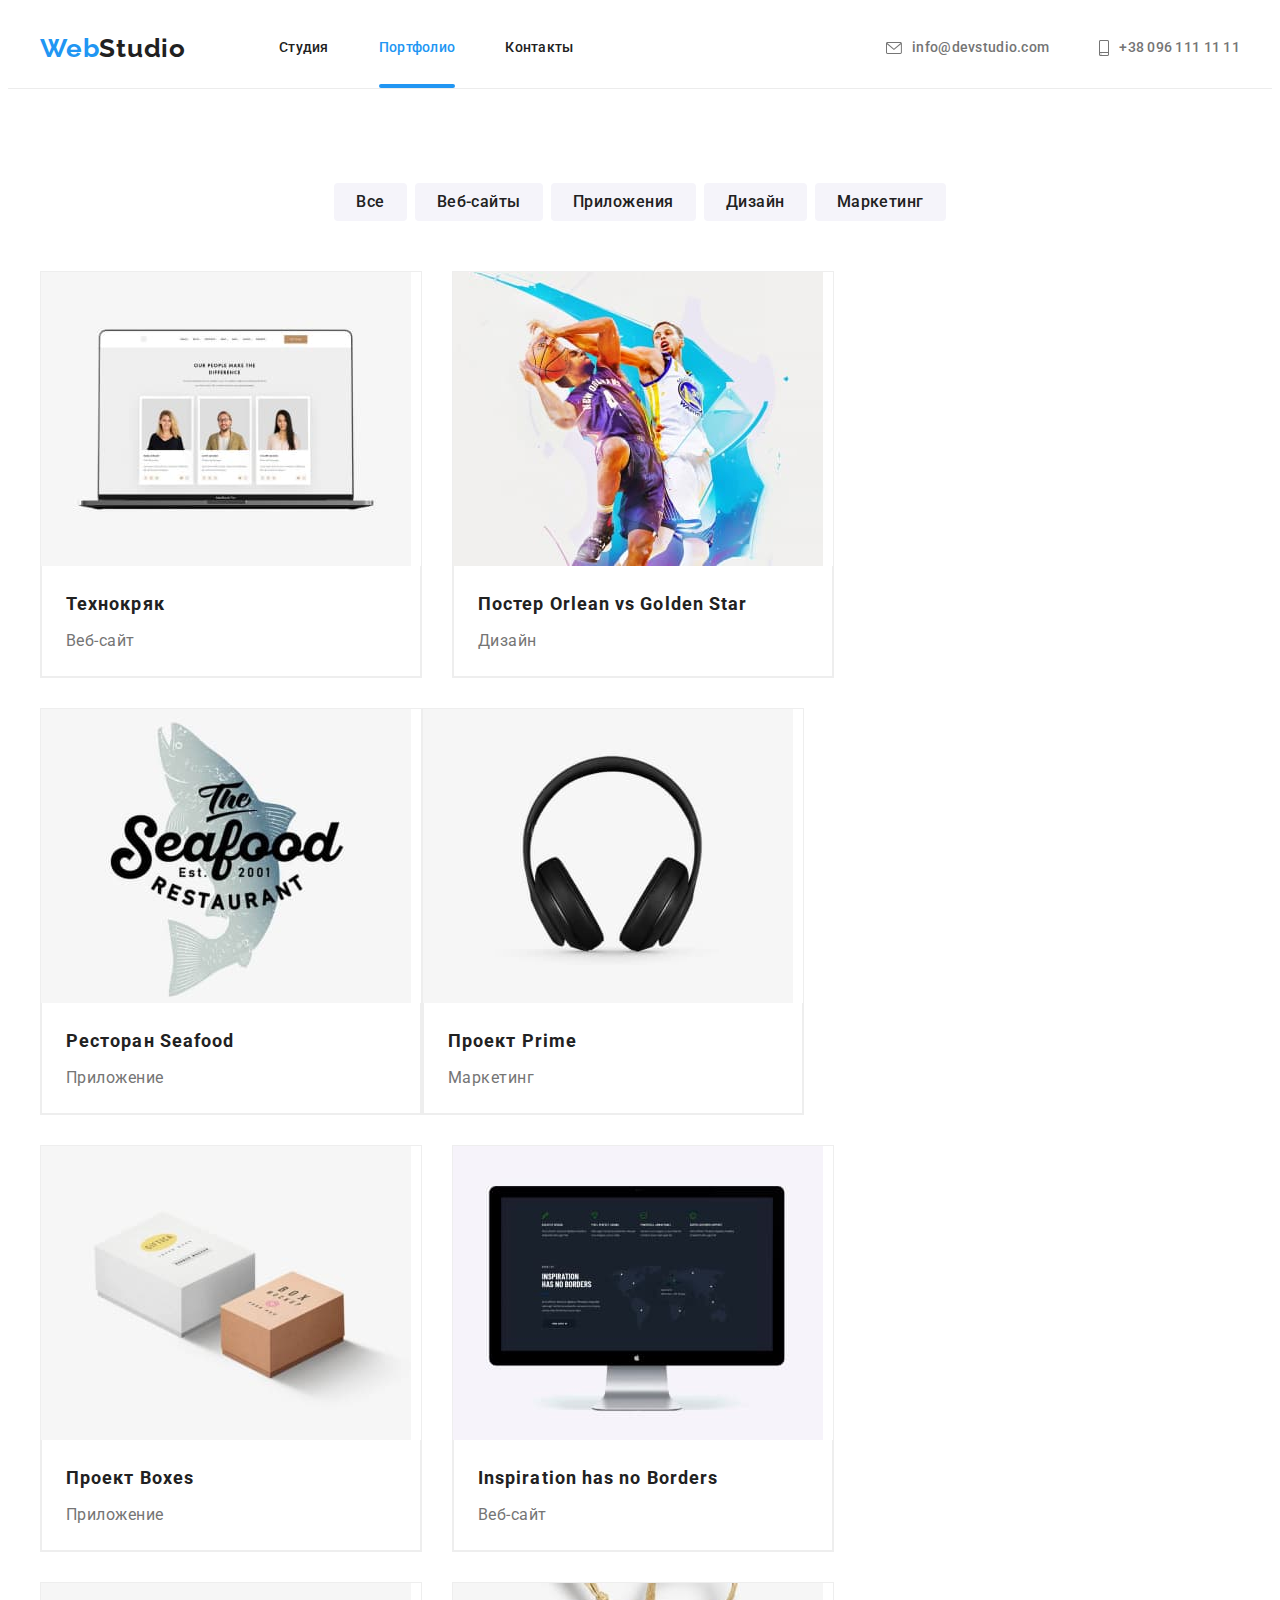
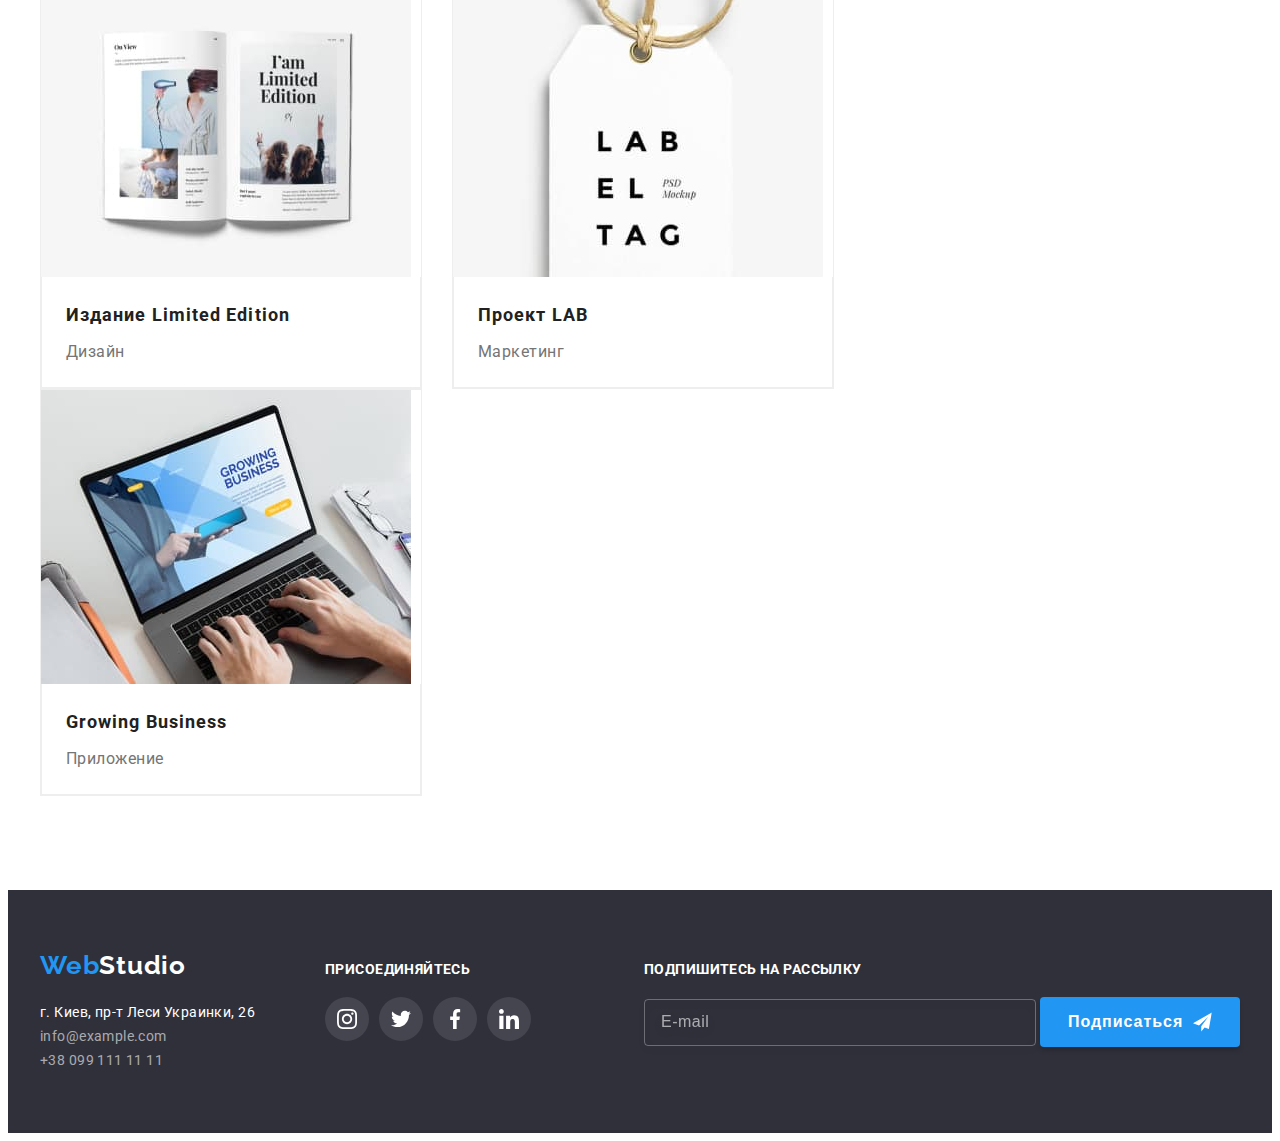
==== commit 59a55a8f: "part of the code is made by BEM" ====
--- a/portfolio.html
+++ b/portfolio.html
@@ -23,20 +23,20 @@
 <body>
   <header class="header">
     <div class="container">
-      <a class="logo link" href="./index.html">
-        <span lang="en" class="header-logo"><span
-            class="header-logo-studio">Web</span>Studio</span>
+      <a class="header-logo logo link" href="./index.html">
+        <span lang="en" class="logo__theme_dark logo__studio"><span
+            class="logo__web">Web</span>Studio</span>
       </a>
       <nav class="header-nav">
         <ul class="nav-list list">
-          <li class="item nav-item">
-            <a class="link header-link" href="./index.html">Студия</a>
-          </li>
-          <li class="item nav-item">
-            <a class="link header-link current" href="./portfolio.html">Портфолио</a>
-          </li>
-          <li class="item nav-item">
-            <a class="link header-link" href="">Контакты</a>
+          <li class="item nav-list__item">
+            <a class="link nav-list__link" href="./index.html">Студия</a>
+          </li>
+          <li class="item nav-list__item">
+            <a class="link nav-list__link current" href="./portfolio.html">Портфолио</a>
+          </li>
+          <li class="item nav-list__item">
+            <a class="link nav-list__link" href="">Контакты</a>
           </li>
         </ul>
       </nav>
@@ -242,9 +242,9 @@
   <footer>
     <div class="container">
       <div class="footer-address">
-        <a class="link link-footer" href="./index.html">
-          <span lang="en" class="footer-logo"><span
-              class="footer-logo-studio">Web</span>Studio</span>
+        <a class="link link-footer logo" href="./index.html">
+          <span lang="en" class="logo__theme_light logo__studio"><span
+              class="logo__web">Web</span>Studio</span>
         </a>
         <address class="address">
           <ul class="address-list list">
--- a/css/main.min.css
+++ b/css/main.min.css
@@ -1,3 +1,3 @@
-:root{--primart-font-family:'Roboto', sans-serif;--secondary-font-family: 'Raleway', sans-serif;--primary-text-color: #212121;--text-color: #757575;--accent-color: #2196f3;--white-text-color: #ffffff;--icon-color: #afb1b8;--acitv-accent-color: #188ce8;--timing-function: cubic-bezier(0.4, 0, 0.2, 1)}.visually-hidden{position:absolute;white-space:nowrap;width:1px;height:1px;overflow:hidden;border:0;padding:0;clip:rect(0 0 0 0);clip-path:inset(50%);margin:-1px}body{font-family:var(--primary-font-family);color:var(--primary-text-color)}p,h1,h2,h3,h4,h5,h6,p{margin:0}ul,ol{margin:0;padding-left:0;list-style-type:none}.list{list-style:none}.link{text-decoration:none}button{cursor:pointer}img{display:block}.section{padding-top:94px;padding-bottom:94px}.no-padding{padding-bottom:0}.container{width:1200px;margin:0 auto;padding-left:15px;padding-right:15px}.backdrop{position:fixed;top:0;left:0;width:100vw;height:100vh;background-color:rgba(0,0,0,0.2);transition:opacity 250ms linear,- visibility 250ms linear, transform 250ms linear}.backdrop.is-hidden{opacity:0;visibility:hidden;pointer-events:none;transform:scale(0.4)}.modal{position:absolute;top:50%;left:50%;transform:translate(-50%, -50%);width:528px;height:581px;padding:40px;background:var(--white-text-color);box-shadow:0px 1px 3px rgba(0,0,0,0.12),0px 1px 1px rgba(0,0,0,0.14),0px 2px 1px rgba(0,0,0,0.2);border-radius:4px}.modal-close-btn{position:absolute;width:30px;height:30px;top:8px;right:8px;display:flex;justify-content:center;align-items:center;padding:0;background:var(--white-text-color);border:1px solid rgba(0,0,0,0.1);border-radius:50%}.contact-form-title{font-weight:700;font-size:20px;line-height:1.15;letter-spacing:0.03em;margin-bottom:12px;text-align:center;color:var(--primary-text-color)}.contact-form-field{display:block;margin-bottom:4px;font-size:12px;line-height:1.167;letter-spacing:0.01em;color:var(--text-color)}.contact-form-input-wrapper{margin-bottom:10px;position:relative}.contact-form-input{width:100%;height:40px;padding-left:42px;border:1px solid rgba(33,33,33,0.2);border-radius:4px;transition:border-color 250ms var(--timing-function)}.contact-form-input:focus{outline:none;border:1px solid var(--accent-color)}.contact-form-input:hover{cursor:pointer}.contact-form-input:focus+.contact-form-input-icon{fill:var(--accent-color)}.contact-form-input-icon{display:block;position:absolute;top:50%;left:12px;transform:translateY(-50%);fill:var(--primary-text-color);transition:fill 250ms var(--timing-function)}.contact-form-message{width:100%;height:120px;padding:12px 16px;margin-bottom:20px;resize:none;border:1px solid rgba(33,33,33,0.2);border-radius:4px;transition:border-color 250ms var(--timing-function)}.contact-form-message:focus{outline:none;border-color:var(--accent-color)}.contact-form-message:hover{cursor:pointer}.contact-form-message::placeholder{font-size:12px;line-height:1.167;letter-spacing:0.01em;color:rgba(117,117,117,0.5)}.contact-form-checkbox-wrapper{text-align:center;margin-bottom:30px}.contact-form-checkbox-label{display:flex;align-items:center;justify-content:center;font-size:14px;line-height:1.71;letter-spacing:0.03em;color:var(--text-color)}.contact-form-checkbox-label::before{display:inline-block;content:'';width:16px;height:15px;margin-right:8.38PX;border:1.7px solid var(--primary-text-color);cursor:pointer;border-radius:2px}.contact-form-checkbox:checked+.contact-form-checkbox-label::before{background-image:url(../images/modal/icon-check.png);background-size:contain;background-origin:border-box;border-color:transparent}.checkbox-agreement{color:var(--accent-color);transition:color 250ms var(--timing-function)}.checkbox-agreement:hover,.checkbox-agreement:focus{color:var(--acitv-accent-color)}.contact-form-submit{display:flex;align-items:center;justify-content:center;text-align:center;letter-spacing:0.06em;margin-left:auto;margin-right:auto;padding:10px 55px;font-weight:700;font-size:16px;line-height:1.88;font-family:inherit;border:none;color:var(--white-text-color);background:var(--accent-color);box-shadow:0px 4px 4px rgba(0,0,0,0.15);border-radius:4px;transition:background 250ms var(--timing-function)}.contact-form-submit:hover,.contact-form-submit:focus{background:var(--acitv-accent-color)}.header{border-bottom:1px solid #ececec}.header .container{display:flex;align-items:center}.logo{margin-right:93px}.nav-list{display:flex}.nav-list>.item:not(:last-child){margin-right:50px}.header-logo{font-family:var(--secondary-font-family);font-weight:700;font-size:26px;line-height:1.19;letter-spacing:0.03em;color:var(--primary-text-color)}.header-logo-studio{color:var(--accent-color)}.header-link{display:block;padding-top:32px;padding-bottom:32px;position:relative;color:var(--primary-text-color);transition:color 250ms var(--timing-function);font-weight:500;font-size:14px;line-height:1.14;letter-spacing:0.02em}.nav-item>.current{color:var(--accent-color)}.current::after{content:"";position:absolute;left:0;bottom:0;display:block;width:100%;height:4px;border-radius:2px;background-color:var(--accent-color)}.header-link:hover,.header-link:focus,.header-mail:hover,.header-mail:focus,.header-tel:hover,.header-tel:focus{color:var(--accent-color)}.header-contacts{display:flex;margin-left:auto;text-decoration:none}.header-contacts>.item:not(:last-child){margin-right:50px}.header-mail,.header-tel{display:flex;padding-top:32px;padding-bottom:32px;align-items:center;text-align:center;font-weight:500;font-size:14px;line-height:1.14;letter-spacing:0.02em;color:var(--text-color);transition:color 250ms var(--timing-function)}.contacts-item:not(:last-child){margin-right:30px}.header-icon{display:flex;margin-right:10px;align-items:center;fill:currentColor}.header-icon:hover,.header-icon:focus{color:var(--accent-color)}.hero{max-width:1600px;margin:0 auto;padding:200px 0;text-align:center;background-image:linear-gradient(rgba(47,48,58,0.4), rgba(47,48,58,0.4)),url(../images/hero.jpg);background-repeat:no-repeat;background-position:center;background-size:1600px 600px;background-color:#C4C4C4}.hero-title{margin-bottom:30px;margin-left:auto;margin-right:auto;max-width:696px;font-weight:900;font-size:44px;line-height:1.36;text-align:center;letter-spacing:0.06em;text-transform:uppercase;color:var(--white-text-color)}.hero-btn{background:var(--accent-color);box-shadow:0px 4px 4px rgba(0,0,0,0.15);border-radius:4px;padding:10px 32px;font-weight:700;font-size:16px;line-height:1.875;color:var(--white-text-color);cursor:pointer;font-family:inherit;border:none;transition:background 250ms var(--timing-function)}.hero-btn:hover,.hero-btn:focus{background:var(--acitv-accent-color)}.peculiarities{padding-top:94px}.peculiarities-title{margin-top:30px;margin-bottom:10px;font-weight:700;font-size:14px;line-height:1.14;letter-spacing:0.03em;text-transform:uppercase;color:var(--primary-text-color)}.peculiarities-list{display:flex;flex-wrap:wrap}.peculiarities-item{width:270px}.peculiarities-item:not(:last-child){margin-right:30px}.peculiarities-svg{display:flex;max-width:270px;height:120px;align-items:center;justify-content:center;background:#F5F4FA;border-radius:4px}.peculiarities-text{font-size:14px;line-height:1.71;letter-spacing:0.03em;color:var(--text-color)}.work-title{margin-bottom:50px;font-size:36px;line-height:1.1666;text-align:center;letter-spacing:0.03em;color:var(--primary-text-color)}.work-list{display:flex;flex-wrap:wrap}.work-item:not(:nth-child(3n)){margin-right:30px}.work-wrapper{position:relative}.work-wrapper img{z-index:-1}.work-wrapper-overlay{position:absolute;bottom:0;left:0;padding-top:27px;padding-bottom:27px;width:370px;font-size:14px;line-height:1.14;text-align:center;letter-spacing:0.03em;text-transform:uppercase;color:var(--white-text-color);background:rgba(47,48,58,0.8)}.team{background:#f5f4fa}.team-title{margin-bottom:50px;font-weight:700;font-size:36px;line-height:1.1666;text-align:center;letter-spacing:0.03em;color:var(--primary-text-color)}.team-list{display:flex;flex-wrap:wrap}.team-item{max-width:270px;background:var(--white-text-color);box-shadow:0px 1px 3px rgba(0,0,0,0.12),0px 1px 1px rgba(0,0,0,0.14),0px 2px 1px rgba(0,0,0,0.2);border-radius:0px 0px 4px 4px}.team-item:not(:nth-child(4n)){margin-right:30px}.team-object{padding-top:30px;padding-bottom:30px;text-align:center}.team-pretext{margin-bottom:10px;font-weight:500;font-size:16px;line-height:1.1875;letter-spacing:0.03em;color:var(--primary-text-color)}.team-text{margin-bottom:16px;font-size:16px;line-height:1.1875;letter-spacing:0.03em;color:var(--text-color)}.social-list-item{display:flex;padding-left:32px;padding-right:32px}.social-list-link:not(:last-child){margin-right:10px}.social-list-link{display:flex;align-items:center;justify-content:center;width:44px;height:44px;border-radius:50%;background-color:var(--white-text-color);transition:background-color 250ms var(--timing-function)}.social-list-icon{fill:var(--icon-color);transition:fill 250ms var(--timing-function)}.social-list-link:hover,.social-list-link:focus{background-color:var(--accent-color)}.social-list-link:hover .social-list-icon,.social-list-link:focus .social-list-icon{fill:var(--white-text-color)}.customers-title{margin-bottom:50px;font-weight:700;font-size:36px;line-height:1.1666;text-align:center;letter-spacing:0.03em;color:var(--primary-text-color)}.customers-list{display:flex;justify-content:center;align-items:center}.customers-item:not(:last-child){margin-right:30px}.customers-link{display:flex;justify-content:center;align-items:center;width:170px;height:92px;border:1px solid var(--icon-color);border-radius:4px;background-color:var(--white-text-color);transition:border 250ms var(--timing-function)}.customers-icon{fill:var(--icon-color);transition:fill 250ms var(--timing-function)}.customers-link:hover,.customers-link:focus{border:1px solid var(--accent-color)}.customers-link:hover .customers-icon,.customers-link:focus .customers-icon{fill:var(--accent-color)}footer{padding-top:60px;padding-bottom:60px;background-color:#2f303a}footer .container{display:flex;align-items:baseline}.footer-logo{display:block;margin-bottom:20px;font-family:var(--secondary-font-family);font-weight:700;font-size:26px;line-height:1.19;letter-spacing:0.03em;color:var(--white-text-color)}.footer-logo-studio{color:var(--accent-color)}.footer-map{margin-bottom:9px;font-style:normal;font-size:14px;line-height:1.71;letter-spacing:0.03em;color:var(--white-text-color);transition:color 250ms var(--timing-function)}.footer-mail{margin-bottom:9px}.footer-mail,.footer-tel{font-style:normal;font-size:14px;line-height:1.71;letter-spacing:0.03em;color:rgba(255,255,255,0.6);transition:color 250ms var(--timing-function)}.footer-map:hover,.footer-map:focus,.footer-mail:hover,.footer-mail:focus,.footer-tel:hover,.footer-tel:focus{color:var(--accent-color)}.footer-address{margin-right:70px}.footer-social-list{display:flex}.footer-social-item:not(:last-child){margin-right:10px}.footer-social-link{display:flex;align-items:center;justify-content:center;width:44px;height:44px;border-radius:50%;background:rgba(255,255,255,0.1);transition:background-color 250ms var(--timing-function)}.footer-social-icon{fill:var(--white-text-color);transition:fill 250ms var(--timing-function)}.footer-social-link:hover,.footer-social-link:focus{background-color:var(--accent-color)}.footer-social-link:hover .footer-social-icon,.footer-social-link:focus .footer-social-icon{fill:var(--white-text-color)}.footer-social-text{font-weight:700;font-size:14px;line-height:1.143;letter-spacing:0.03em;text-transform:uppercase;margin-bottom:20px;color:var(--white-text-color)}.footer-subscribe{margin-left:auto}.footer-subscribe-text{display:block;margin-bottom:20px;font-weight:700;font-size:14px;line-height:1.143;letter-spacing:0.03em;text-transform:uppercase;color:var(--white-text-color)}.footer-subscribe-label{display:inline-block;margin-right:12px}.footer-subscribe-email{width:358px;padding:15px 16px;display:inline-flex;align-items:center;cursor:pointer;background-color:transparent;color:var(--white-text-color);border:1px solid rgba(255,255,255,0.3);filter:drop-shadow(0px 4px 4px rgba(0,0,0,0.15));border-radius:4px}.footer-subscribe-email:hover{border-color:var(--accent-color)}.footer-subscribe-email::placeholder{font-size:16px;line-height:1.25;letter-spacing:0.03em;background-color:transparent;color:rgba(255,255,255,0.6)}.footer-subscribe-btn{width:200px;font-weight:700;font-size:16px;line-height:1.88;display:inline-flex;align-items:center;padding:10px 28px;letter-spacing:0.06em;border:none;color:var(--white-text-color);background:var(--accent-color);box-shadow:0px 4px 4px rgba(0,0,0,0.15);border-radius:4px;transition:background 250ms var(--timing-function)}.footer-subscribe-btn:hover,.footer-subscribe-btn:focus{background:var(--acitv-accent-color)}.footer-subscribe-icon{margin-left:10px}.filters-btn{padding:6px 22px;font-weight:500;font-size:16px;line-height:1.625;text-align:center;letter-spacing:0.03em;color:var(--primary-text-color);background:#f5f4fa;border-radius:4px;font-family:inherit;border:none;transition:color 250ms var(--timing-function),background 250ms var(--timing-function)}.filters-btn:hover,.filters-btn:focus{background:var(--accent-color)}.filters-btn:hover,.filters-btn:focus{color:var(--white-text-color)}.filters-list{display:flex;justify-content:center;margin-bottom:50px}.filters-list>.filters-item:not(:last-child){margin-right:8px}.projects-list{display:flex;flex-wrap:wrap}.projects-list>.item{width:calc((100% - 60px) / 3);margin-right:30px;margin-bottom:30px;background:var(--white-text-color);border:1px solid #EEEEEE}.projects-link{display:block;transition:box-shadow 250ms var(--timing-function)}.projects-img-overlay{position:relative;overflow:hidden}.projects-text-overlay{position:absolute;top:0;left:0;width:100%;height:100%;padding:63px 24px;overflow:auto;font-size:18px;line-height:1.56;letter-spacing:0.03em;color:var(--white-text-color);background:rgba(33,150,243,0.9);transition:transform 250ms var(--timing-function);transform:translateY(100%)}.projects-link:hover .projects-text-overlay,.projects-link:focus .projects-text-overlay{transform:translateY(0)}.projects-link:hover,.projects-link:focus{box-shadow:0px 1px 1px rgba(0,0,0,0.12),0px 4px 4px rgba(0,0,0,0.06),1px 4px 6px rgba(0,0,0,0.16)}.projects-list>.item:nth-child(3n){margin-right:0}.projects-list .item:nth-last-child(-n+3){margin-bottom:0}.object>h3{margin-bottom:4px}.projects-title{color:var(--primary-text-color);font-size:18px;font-weight:700;line-height:2;letter-spacing:0.06em}.projects-text{font-size:16px;line-height:1.875;letter-spacing:0.03em;color:var(--text-color)}.object{padding:20px 24px;border:1px solid #eeeeee;border-top:none}
+:root{--primary-font-family:'Roboto', sans-serif;--secondary-font-family: 'Raleway', sans-serif;--primary-text-color: #212121;--text-color: #757575;--accent-color: #2196f3;--white-text-color: #ffffff;--icon-color: #afb1b8;--acitv-accent-color: #188ce8;--timing-function: cubic-bezier(0.4, 0, 0.2, 1)}.visually-hidden{position:absolute;white-space:nowrap;width:1px;height:1px;overflow:hidden;border:0;padding:0;clip:rect(0 0 0 0);clip-path:inset(50%);margin:-1px}body{font-family:var(--primary-font-family);color:var(--primary-text-color)}p,h1,h2,h3,h4,h5,h6,p{margin:0}ul,ol{margin:0;padding-left:0;list-style-type:none}.list{list-style:none}.link{text-decoration:none}button{cursor:pointer}img{display:block}.section{padding-top:94px;padding-bottom:94px}.no-padding{padding-bottom:0}.container{width:1200px;margin:0 auto;padding-left:15px;padding-right:15px}.logo__studio{font-family:var(--secondary-font-family);font-weight:700;font-size:26px;line-height:1.19;letter-spacing:0.03em}.logo__web{color:var(--accent-color)}.logo__theme_dark{color:var(--primary-text-color)}.logo__theme_light{color:var(--white-text-color)}.modal-btn{font-weight:700;font-size:16px;font-family:inherit;border:none;transition:background 250ms var(--timing-function);color:var(--white-text-color);background:var(--accent-color);box-shadow:0px 4px 4px rgba(0,0,0,0.15);border-radius:4px}.modal-btn:hover,.modal-btn:focus{background:var(--acitv-accent-color)}.social-list-item{display:flex;padding-left:32px;padding-right:32px}.social-list-item:not(:last-child){margin-right:10px}.social-list-link{display:flex;align-items:center;justify-content:center;width:44px;height:44px;border-radius:50%;background-color:var(--white-text-color);transition:background-color 250ms var(--timing-function)}.social-list-link:hover,.social-list-link:focus{background-color:var(--accent-color)}.social-list-icon{fill:var(--icon-color);transition:fill 250ms var(--timing-function)}.social-list-link:hover .social-list-icon,.social-list-link:focus .social-list-icon{fill:var(--white-text-color)}.footer-social-list{display:flex}.footer-social-item:not(:last-child){margin-right:10px}.footer-social-link{display:flex;align-items:center;justify-content:center;width:44px;height:44px;border-radius:50%;background:rgba(255,255,255,0.1);transition:background-color 250ms var(--timing-function)}.footer-social-link:hover,.footer-social-link:focus{background-color:var(--accent-color)}.footer-social-icon{fill:var(--white-text-color);transition:fill 250ms var(--timing-function)}.footer-social-link:hover .footer-social-icon,.footer-social-link:focus .footer-social-icon{fill:var(--white-text-color)}.backdrop{position:fixed;top:0;left:0;width:100vw;height:100vh;background-color:rgba(0,0,0,0.2);transition:opacity 250ms linear,+ visibility 250ms linear, transform 250ms linear}.backdrop.is-hidden{opacity:0;visibility:hidden;pointer-events:none;transform:scale(0.4)}.modal{position:absolute;top:50%;left:50%;transform:translate(-50%, -50%);width:528px;height:581px;padding:40px;background:var(--white-text-color);box-shadow:0px 1px 3px rgba(0,0,0,0.12),0px 1px 1px rgba(0,0,0,0.14),0px 2px 1px rgba(0,0,0,0.2);border-radius:4px}.modal-close-btn{position:absolute;width:30px;height:30px;top:8px;right:8px;display:flex;justify-content:center;align-items:center;padding:0;background:var(--white-text-color);border:1px solid rgba(0,0,0,0.1);border-radius:50%}.contact-form-title{font-weight:700;font-size:20px;line-height:1.15;letter-spacing:0.03em;margin-bottom:12px;text-align:center;color:var(--primary-text-color)}.contact-form-field{display:block;margin-bottom:4px;font-size:12px;line-height:1.167;letter-spacing:0.01em;color:var(--text-color)}.contact-form-input-wrapper{margin-bottom:10px;position:relative}.contact-form-input{width:100%;height:40px;padding-left:42px;border:1px solid rgba(33,33,33,0.2);border-radius:4px;transition:border-color 250ms var(--timing-function)}.contact-form-input:focus{outline:none;border:1px solid var(--accent-color)}.contact-form-input:hover{cursor:pointer}.contact-form-input-icon{display:block;position:absolute;top:50%;left:12px;transform:translateY(-50%);fill:var(--primary-text-color);transition:fill 250ms var(--timing-function)}.contact-form-input:focus+.contact-form-input-icon{fill:var(--accent-color)}.contact-form-message{width:100%;height:120px;padding:12px 16px;margin-bottom:20px;resize:none;border:1px solid rgba(33,33,33,0.2);border-radius:4px;transition:border-color 250ms var(--timing-function)}.contact-form-message:focus{outline:none;border-color:var(--accent-color)}.contact-form-message:hover{cursor:pointer}.contact-form-message::placeholder{font-size:12px;line-height:1.167;letter-spacing:0.01em;color:rgba(117,117,117,0.5)}.contact-form-checkbox-wrapper{text-align:center;margin-bottom:30px}.contact-form-checkbox-label{display:flex;align-items:center;justify-content:center;font-size:14px;line-height:1.71;letter-spacing:0.03em;color:var(--text-color)}.contact-form-checkbox-label::before{display:inline-block;content:'';width:16px;height:15px;margin-right:8.38PX;border:1.7px solid var(--primary-text-color);cursor:pointer;border-radius:2px}.contact-form-checkbox:checked+.contact-form-checkbox-label::before{background-image:url(../images/modal/icon-check.png);background-size:contain;background-origin:border-box;border-color:transparent}.checkbox-agreement{color:var(--accent-color);transition:color 250ms var(--timing-function)}.checkbox-agreement:hover,.checkbox-agreement:focus{color:var(--acitv-accent-color)}.contact-form-submit{display:flex;align-items:center;justify-content:center;text-align:center;letter-spacing:0.06em;margin-left:auto;margin-right:auto;padding:10px 55px;line-height:1.88}.header{border-bottom:1px solid #ececec}.header .container{display:flex;align-items:center}.header-logo{margin-right:93px}.nav-list{display:flex}.nav-list>.item:not(:last-child){margin-right:50px}.nav-list__link{display:block;padding-top:32px;padding-bottom:32px;position:relative;color:var(--primary-text-color);transition:color 250ms var(--timing-function);font-weight:500;font-size:14px;line-height:1.14;letter-spacing:0.02em}.nav-list__link:hover,.nav-list__link:focus{color:var(--accent-color)}.nav-list__item>.current{color:var(--accent-color)}.current::after{content:"";position:absolute;left:0;bottom:0;display:block;width:100%;height:4px;border-radius:2px;background-color:var(--accent-color)}.header-contacts{display:flex;margin-left:auto;text-decoration:none}.header-contacts>.item:not(:last-child){margin-right:50px}.header-mail,.header-tel{display:flex;padding-top:32px;padding-bottom:32px;align-items:center;text-align:center;font-weight:500;font-size:14px;line-height:1.14;letter-spacing:0.02em;color:var(--text-color);transition:color 250ms var(--timing-function)}.header-mail:hover,.header-mail:focus,.header-tel:hover,.header-tel:focus{color:var(--accent-color)}.contacts-item:not(:last-child){margin-right:30px}.header-icon{display:flex;margin-right:10px;align-items:center;fill:currentColor}.header-icon:hover,.header-icon:focus{color:var(--accent-color)}.hero{max-width:1600px;margin:0 auto;padding:200px 0;text-align:center;background-image:linear-gradient(rgba(47,48,58,0.4), rgba(47,48,58,0.4)),url(../images/hero.jpg);background-repeat:no-repeat;background-position:center;background-size:1600px 600px;background-color:#C4C4C4}.hero__title{margin-bottom:30px;margin-left:auto;margin-right:auto;max-width:696px;font-weight:900;font-size:44px;line-height:1.36;text-align:center;letter-spacing:0.06em;text-transform:uppercase;color:var(--white-text-color)}.hero__btn{padding:10px 32px;line-height:1.875}.peculiarities{padding-top:94px}.peculiarities__title{margin-top:30px;margin-bottom:10px;font-weight:700;font-size:14px;line-height:1.14;letter-spacing:0.03em;text-transform:uppercase;color:var(--primary-text-color)}.peculiarities__list{display:flex;flex-wrap:wrap}.peculiarities__item{width:270px}.peculiarities__item:not(:last-child){margin-right:30px}.peculiarities__svg{display:flex;max-width:270px;height:120px;align-items:center;justify-content:center;background:#F5F4FA;border-radius:4px}.peculiarities__text{font-size:14px;line-height:1.71;letter-spacing:0.03em;color:var(--text-color)}.work__title{margin-bottom:50px;font-size:36px;line-height:1.1666;text-align:center;letter-spacing:0.03em;color:var(--primary-text-color)}.work__list{display:flex;flex-wrap:wrap}.work__item:not(:nth-child(3n)){margin-right:30px}.work__wrapper{position:relative}.work__wrapper img{z-index:-1}.work__wrapper-overlay{position:absolute;bottom:0;left:0;padding-top:27px;padding-bottom:27px;width:370px;font-size:14px;line-height:1.14;text-align:center;letter-spacing:0.03em;text-transform:uppercase;color:var(--white-text-color);background:rgba(47,48,58,0.8)}.team{background:#f5f4fa}.team__title{margin-bottom:50px;font-weight:700;font-size:36px;line-height:1.1666;text-align:center;letter-spacing:0.03em;color:var(--primary-text-color)}.team__list{display:flex;flex-wrap:wrap}.team__item{max-width:270px;background:var(--white-text-color);box-shadow:0px 1px 3px rgba(0,0,0,0.12),0px 1px 1px rgba(0,0,0,0.14),0px 2px 1px rgba(0,0,0,0.2);border-radius:0px 0px 4px 4px}.team__item:not(:nth-child(4n)){margin-right:30px}.team__object{padding-top:30px;padding-bottom:30px;text-align:center}.team__pretext{margin-bottom:10px;font-weight:500;font-size:16px;line-height:1.1875;letter-spacing:0.03em;color:var(--primary-text-color)}.team__text{margin-bottom:16px;font-size:16px;line-height:1.1875;letter-spacing:0.03em;color:var(--text-color)}.customers__title{margin-bottom:50px;font-weight:700;font-size:36px;line-height:1.1666;text-align:center;letter-spacing:0.03em;color:var(--primary-text-color)}.customers__list{display:flex;justify-content:center;align-items:center}.customers__item:not(:last-child){margin-right:30px}.customers__link{display:flex;justify-content:center;align-items:center;width:170px;height:92px;border:1px solid var(--icon-color);border-radius:4px;background-color:var(--white-text-color);transition:border 250ms var(--timing-function)}.customers__link:hover,.customers__link:focus{border:1px solid var(--accent-color)}.customers__icon{fill:var(--icon-color);transition:fill 250ms var(--timing-function)}.customers__link:hover .customers__icon,.customers__link:focus .customers__icon{fill:var(--accent-color)}footer{padding-top:60px;padding-bottom:60px;background-color:#2f303a}footer .container{display:flex;align-items:baseline}.link-footer{display:block;margin-bottom:20px}.footer-map{margin-bottom:9px;font-style:normal;font-size:14px;line-height:1.71;letter-spacing:0.03em;color:var(--white-text-color);transition:color 250ms var(--timing-function)}.footer-map:hover,.footer-map:focus{color:var(--accent-color)}.footer-mail{margin-bottom:9px}.footer-mail,.footer-tel{font-style:normal;font-size:14px;line-height:1.71;letter-spacing:0.03em;color:rgba(255,255,255,0.6);transition:color 250ms var(--timing-function)}.footer-mail:hover,.footer-mail:focus,.footer-tel:hover,.footer-tel:focus{color:var(--accent-color)}.footer-address{margin-right:70px}.footer-social-text{font-weight:700;font-size:14px;line-height:1.143;letter-spacing:0.03em;text-transform:uppercase;margin-bottom:20px;color:var(--white-text-color)}.footer-subscribe{margin-left:auto}.footer-subscribe-text{display:block;margin-bottom:20px;font-weight:700;font-size:14px;line-height:1.143;letter-spacing:0.03em;text-transform:uppercase;color:var(--white-text-color)}.footer-subscribe-label{display:inline-block;margin-right:12px}.footer-subscribe-email{width:358px;padding:15px 16px;display:inline-flex;align-items:center;cursor:pointer;background-color:transparent;color:var(--white-text-color);border:1px solid rgba(255,255,255,0.3);filter:drop-shadow(0px 4px 4px rgba(0,0,0,0.15));border-radius:4px}.footer-subscribe-email:hover{border-color:var(--accent-color)}.footer-subscribe-email::placeholder{font-size:16px;line-height:1.25;letter-spacing:0.03em;background-color:transparent;color:rgba(255,255,255,0.6)}.footer-subscribe-btn{width:200px;font-weight:700;font-size:16px;line-height:1.88;display:inline-flex;align-items:center;padding:10px 28px;letter-spacing:0.06em;border:none;color:var(--white-text-color);background:var(--accent-color);box-shadow:0px 4px 4px rgba(0,0,0,0.15);border-radius:4px}.footer-subscribe-btn:hover,.footer-subscribe-btn:focus{background:var(--acitv-accent-color)}.footer-subscribe-icon{margin-left:10px}.filters-btn{padding:6px 22px;font-weight:500;font-size:16px;line-height:1.625;text-align:center;letter-spacing:0.03em;color:var(--primary-text-color);background:#f5f4fa;border-radius:4px;font-family:inherit;border:none;transition:color 250ms var(--timing-function),background 250ms var(--timing-function)}.filters-btn:hover,.filters-btn:focus{background:var(--accent-color);color:var(--white-text-color)}.filters-list{display:flex;justify-content:center;margin-bottom:50px}.filters-list>.filters-item:not(:last-child){margin-right:8px}.projects-list{display:flex;flex-wrap:wrap}.projects-list>.item{width:calc((100% - 60px) / 3);margin-right:30px;margin-bottom:30px;background:var(--white-text-color);border:1px solid #EEEEEE}.projects-list>.item:nth-child(3n){margin-right:0}.projects-list .item:nth-last-child(-n+3){margin-bottom:0}.projects-link{display:block;transition:box-shadow 250ms var(--timing-function)}.projects-link:hover,.projects-link:focus{box-shadow:0px 1px 1px rgba(0,0,0,0.12),0px 4px 4px rgba(0,0,0,0.06),1px 4px 6px rgba(0,0,0,0.16)}.projects-img-overlay{position:relative;overflow:hidden}.projects-text-overlay{position:absolute;top:0;left:0;width:100%;height:100%;padding:63px 24px;overflow:auto;font-size:18px;line-height:1.56;letter-spacing:0.03em;color:var(--white-text-color);background:rgba(33,150,243,0.9);transition:transform 250ms var(--timing-function);transform:translateY(100%)}.projects-link:hover .projects-text-overlay,.projects-link:focus .projects-text-overlay{transform:translateY(0)}.projects-title{color:var(--primary-text-color);font-size:18px;font-weight:700;line-height:2;letter-spacing:0.06em}.projects-text{font-size:16px;line-height:1.875;letter-spacing:0.03em;color:var(--text-color)}.object{padding:20px 24px;border:1px solid #eeeeee;border-top:none}.object>h3{margin-bottom:4px}
 /*# sourceMappingURL=main.min.css.map */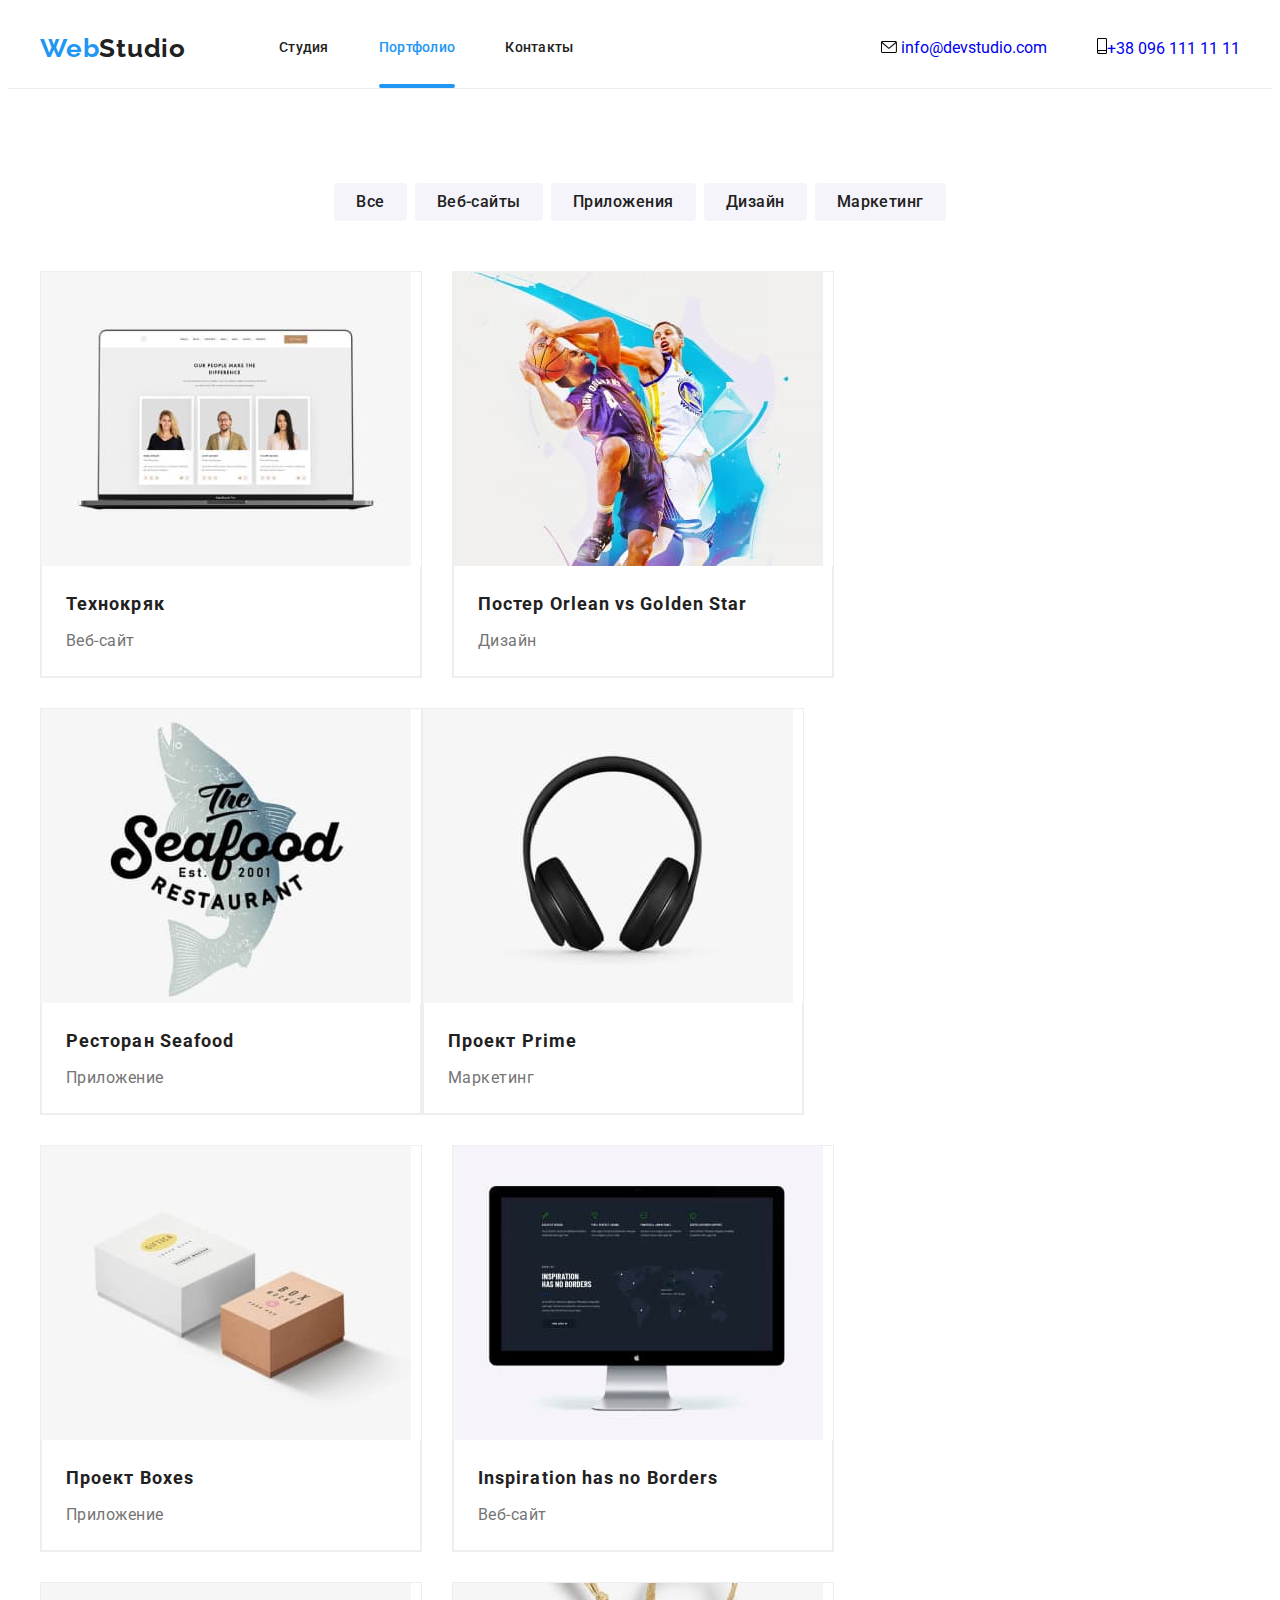
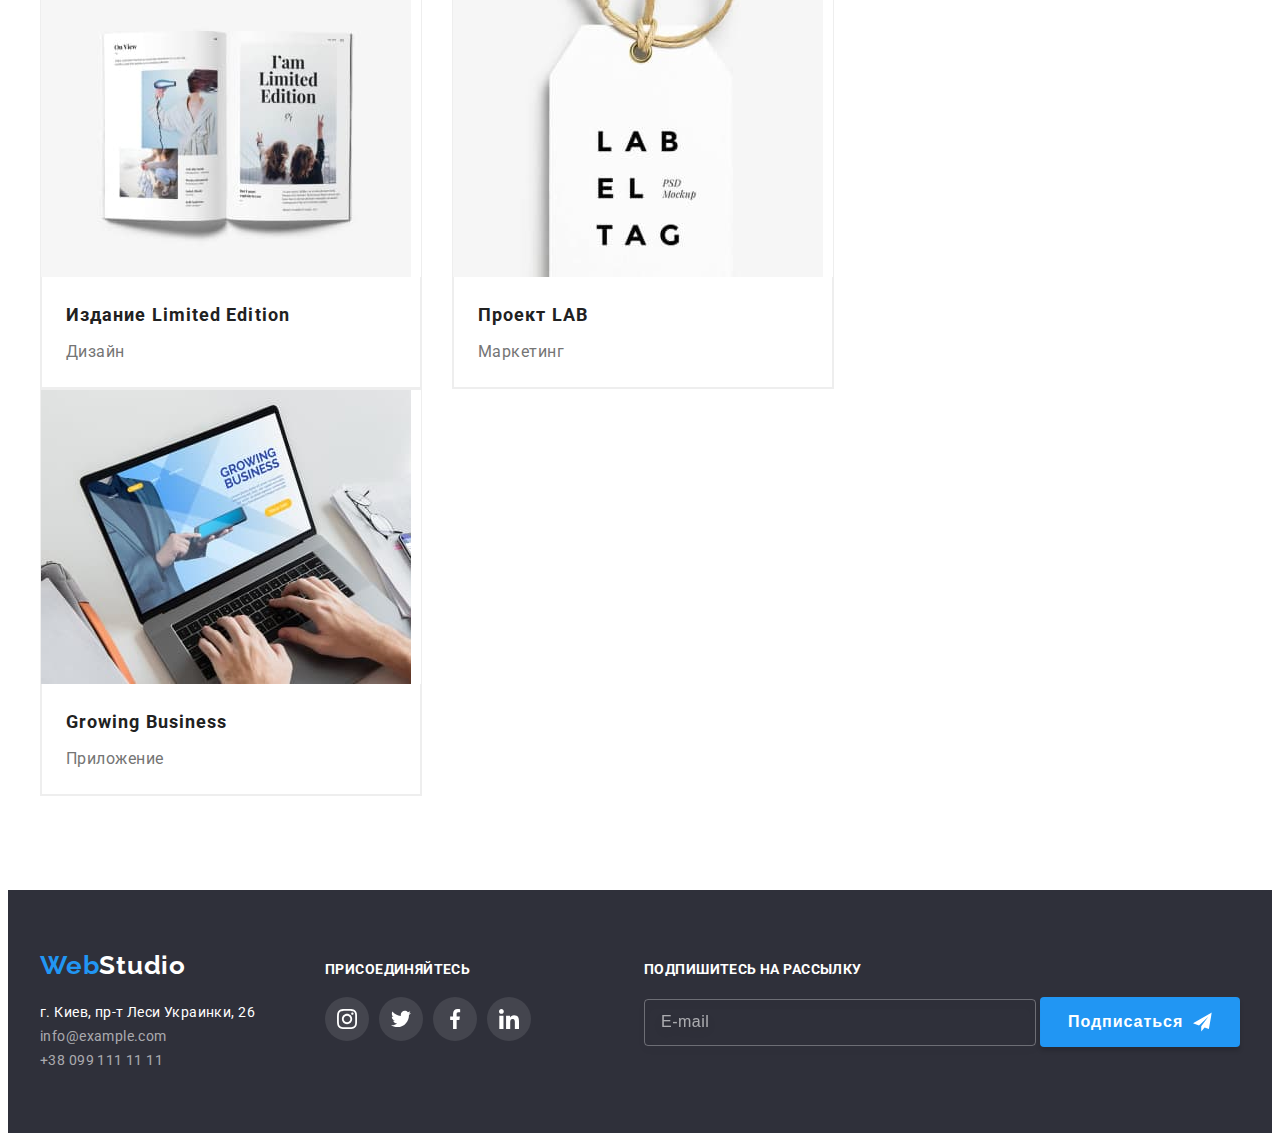
==== commit 91ac36fc: "correcr makes BEM in header-contacts" ====
--- a/portfolio.html
+++ b/portfolio.html
@@ -41,17 +41,17 @@
         </ul>
       </nav>
       <ul class="header-contacts list">
-        <li class="item contacts-item">
-          <a class="link header-mail" href="mailto:info@devstudio.com">
-            <svg class="header-icon" width="16" height="12">
+        <li class="item header-contacts__item">
+          <a class="link header-contacts__mail" href="mailto:info@devstudio.com">
+            <svg class="header-contacts__icon" width="16" height="12">
               <use href="./images/sprite.svg#icon-envelope"></use>
             </svg>
             info@devstudio.com
           </a>
         </li>
-        <li class="item contacts-item">
-          <a class="link header-tel" href="tel:+380961111111">
-            <svg class="header-icon" width="10" height="16">
+        <li class="item header-contacts__item">
+          <a class="link header-contacts__tel" href="tel:+380961111111">
+            <svg class="header-contacts__icon" width="10" height="16">
               <use href="./images/sprite.svg#icon-smartphone"></use>
             </svg>+38 096 111 11 11
           </a>
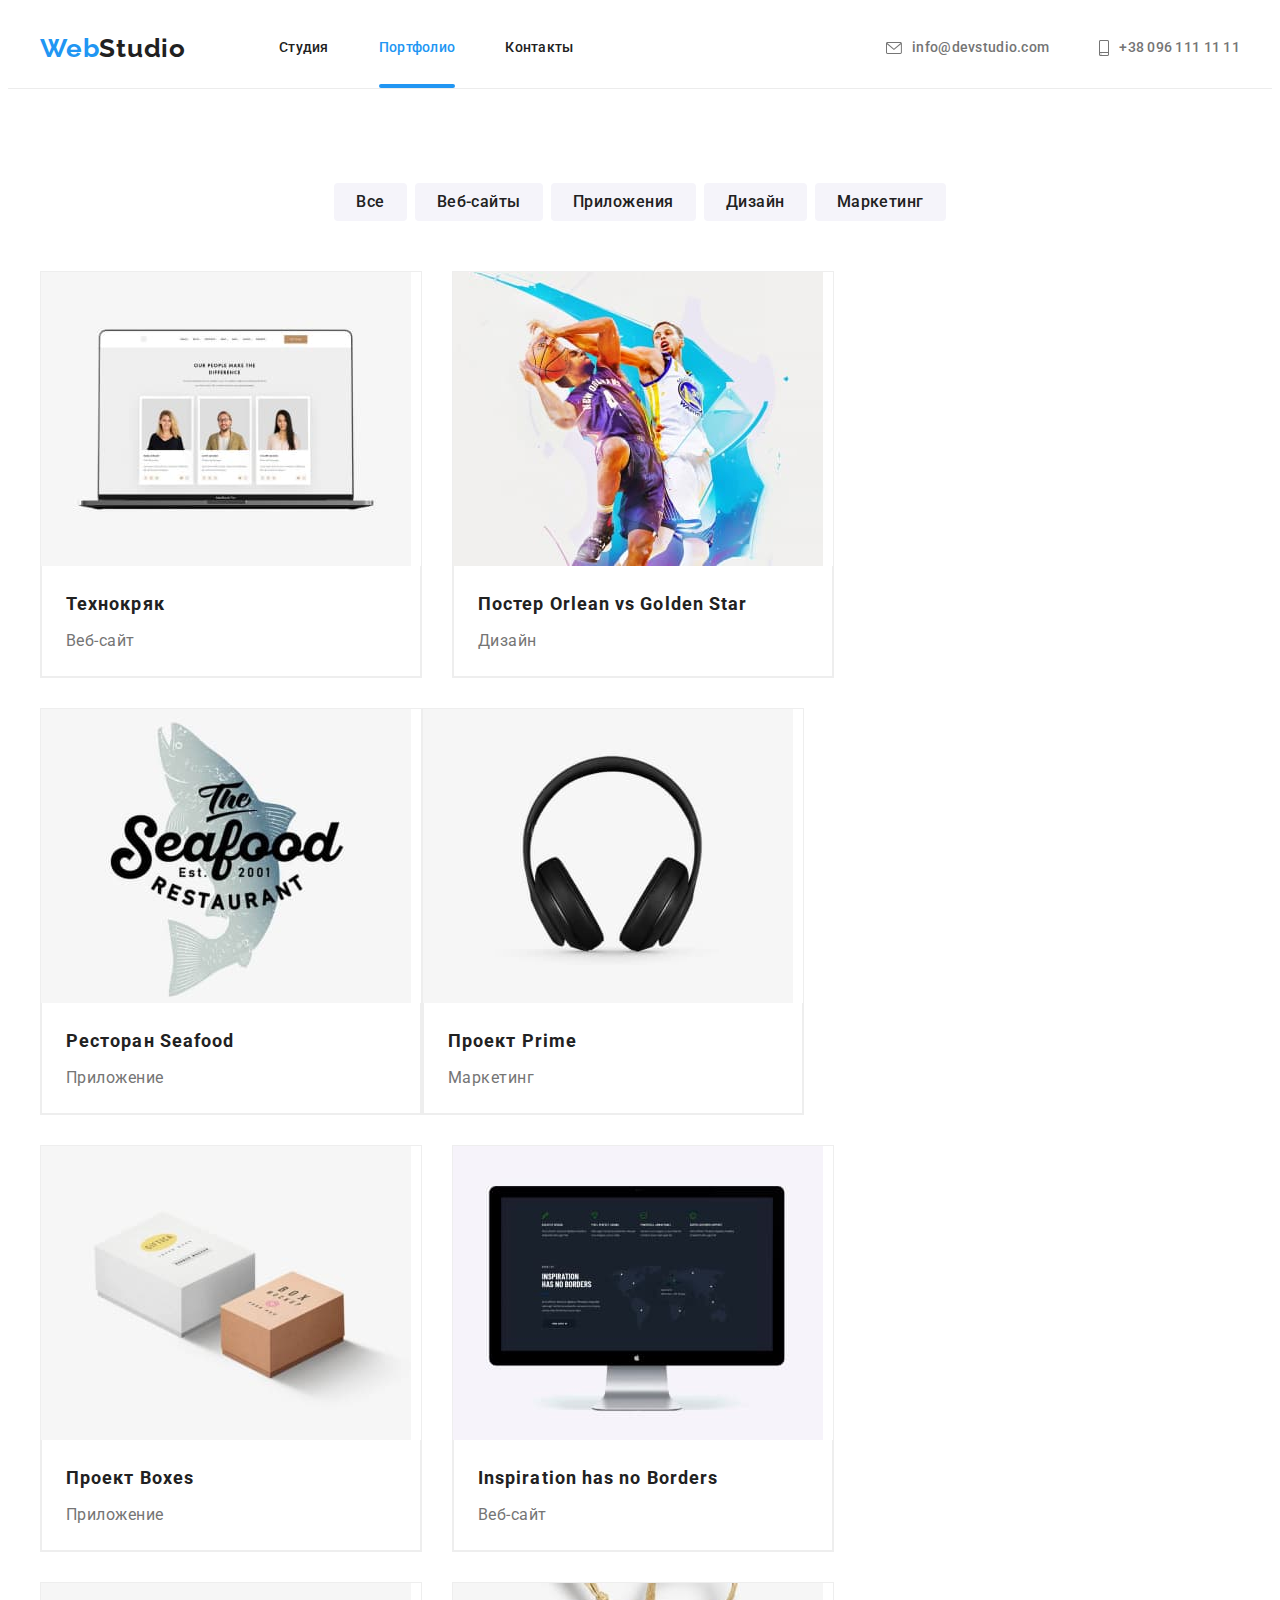
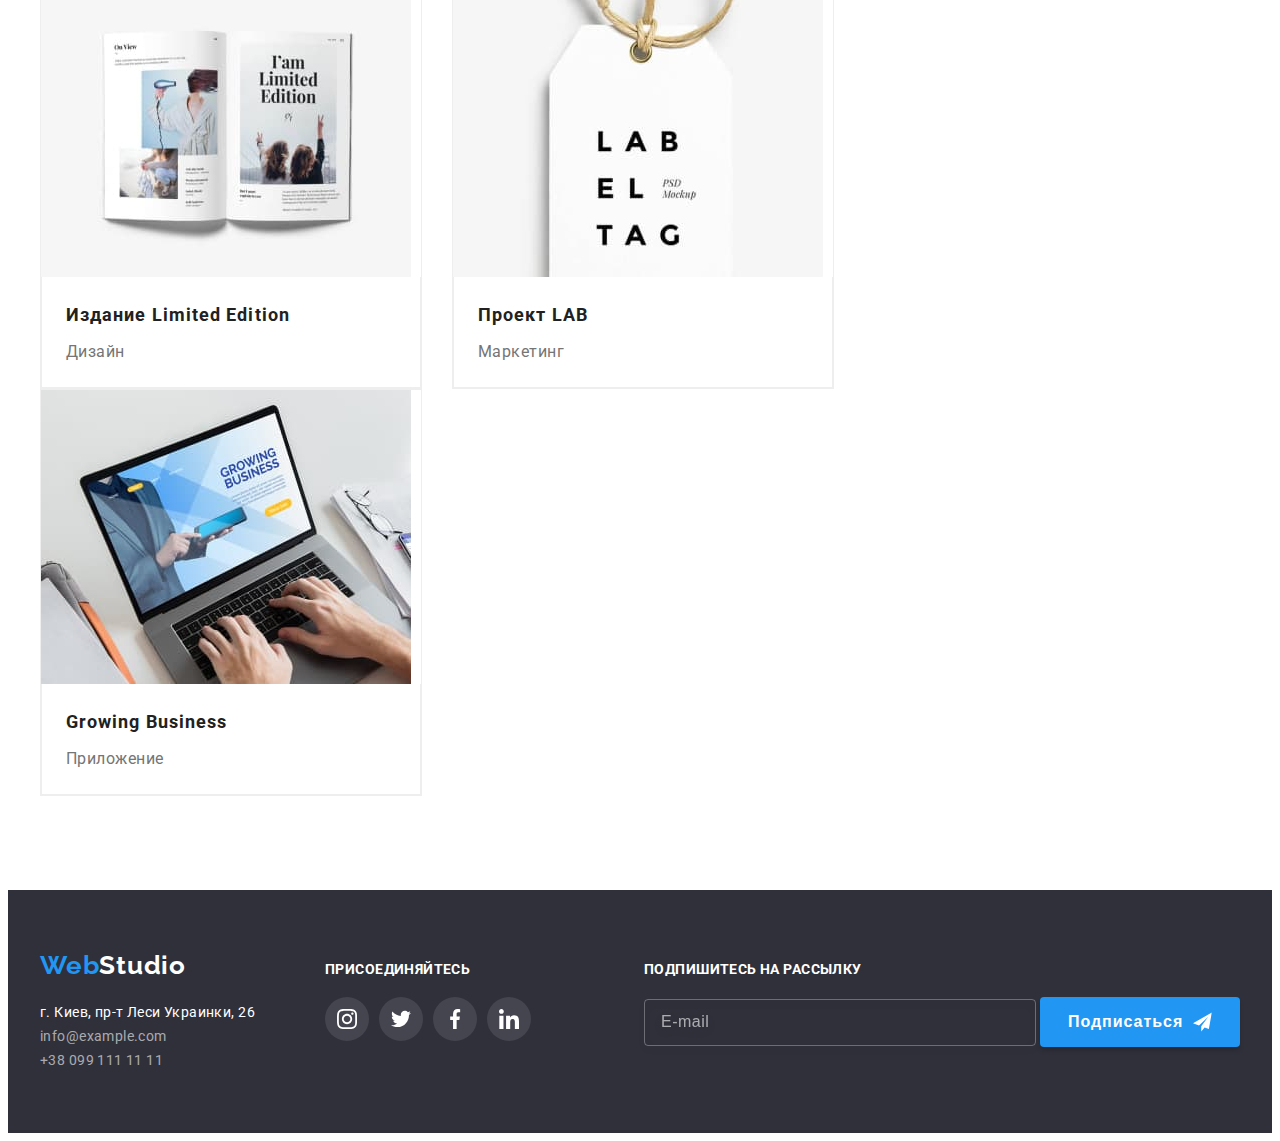
==== commit 296d0b3c: "correct BEM header-contacts" ====
--- a/portfolio.html
+++ b/portfolio.html
@@ -41,16 +41,16 @@
         </ul>
       </nav>
       <ul class="header-contacts list">
-        <li class="item header-contacts__item">
-          <a class="link header-contacts__mail" href="mailto:info@devstudio.com">
+        <li class="header-contacts__item item">
+          <a class="header-contacts__mail link" href="mailto:info@devstudio.com">
             <svg class="header-contacts__icon" width="16" height="12">
               <use href="./images/sprite.svg#icon-envelope"></use>
             </svg>
             info@devstudio.com
           </a>
         </li>
-        <li class="item header-contacts__item">
-          <a class="link header-contacts__tel" href="tel:+380961111111">
+        <li class="header-contacts__item item">
+          <a class="header-contacts__tel link" href="tel:+380961111111">
             <svg class="header-contacts__icon" width="10" height="16">
               <use href="./images/sprite.svg#icon-smartphone"></use>
             </svg>+38 096 111 11 11
--- a/css/main.min.css
+++ b/css/main.min.css
@@ -1,3 +1,3 @@
 :root{--primary-font-family:'Roboto', sans-serif;--secondary-font-family: 'Raleway', sans-serif;--primary-text-color: #212121;--text-color: #757575;--accent-color: #2196f3;--white-text-color: #ffffff;--icon-color: #afb1b8;--acitv-accent-color: #188ce8;--timing-function: cubic-bezier(0.4, 0, 0.2, 1)}.visually-hidden{position:absolute;white-space:nowrap;width:1px;height:1px;overflow:hidden;border:0;padding:0;clip:rect(0 0 0 0);clip-path:inset(50%);margin:-1px}body{font-family:var(--primary-font-family);color:var(--primary-text-color)}p,h1,h2,h3,h4,h5,h6,p{margin:0}ul,ol{margin:0;padding-left:0;list-style-type:none}.list{list-style:none}.link{text-decoration:none}button{cursor:pointer}img{display:block}.section{padding-top:94px;padding-bottom:94px}.no-padding{padding-bottom:0}.container{width:1200px;margin:0 auto;padding-left:15px;padding-right:15px}.logo__studio{font-family:var(--secondary-font-family);font-weight:700;font-size:26px;line-height:1.19;letter-spacing:0.03em}.logo__web{color:var(--accent-color)}.logo__theme_dark{color:var(--primary-text-color)}.logo__theme_light{color:var(--white-text-color)}.modal-btn{font-weight:700;font-size:16px;font-family:inherit;border:none;transition:background 250ms var(--timing-function);color:var(--white-text-color);background:var(--accent-color);box-shadow:0px 4px 4px rgba(0,0,0,0.15);border-radius:4px}.modal-btn:hover,.modal-btn:focus{background:var(--acitv-accent-color)}.social-list-item{display:flex;padding-left:32px;padding-right:32px}.social-list-item:not(:last-child){margin-right:10px}.social-list-link{display:flex;align-items:center;justify-content:center;width:44px;height:44px;border-radius:50%;background-color:var(--white-text-color);transition:background-color 250ms var(--timing-function)}.social-list-link:hover,.social-list-link:focus{background-color:var(--accent-color)}.social-list-icon{fill:var(--icon-color);transition:fill 250ms var(--timing-function)}.social-list-link:hover .social-list-icon,.social-list-link:focus .social-list-icon{fill:var(--white-text-color)}.footer-social-list{display:flex}.footer-social-item:not(:last-child){margin-right:10px}.footer-social-link{display:flex;align-items:center;justify-content:center;width:44px;height:44px;border-radius:50%;background:rgba(255,255,255,0.1);transition:background-color 250ms var(--timing-function)}.footer-social-link:hover,.footer-social-link:focus{background-color:var(--accent-color)}.footer-social-icon{fill:var(--white-text-color);transition:fill 250ms var(--timing-function)}.footer-social-link:hover .footer-social-icon,.footer-social-link:focus .footer-social-icon{fill:var(--white-text-color)}.backdrop{position:fixed;top:0;left:0;width:100vw;height:100vh;background-color:rgba(0,0,0,0.2);transition:opacity 250ms linear,- visibility 250ms linear, transform 250ms linear}.backdrop.is-hidden{opacity:0;visibility:hidden;pointer-events:none;transform:scale(0.4)}.modal{position:absolute;top:50%;left:50%;transform:translate(-50%, -50%);width:528px;height:581px;padding:40px;background:var(--white-text-color);box-shadow:0px 1px 3px rgba(0,0,0,0.12),0px 1px 1px rgba(0,0,0,0.14),0px 2px 1px rgba(0,0,0,0.2);border-radius:4px}.modal-close-btn{position:absolute;width:30px;height:30px;top:8px;right:8px;display:flex;justify-content:center;align-items:center;padding:0;background:var(--white-text-color);border:1px solid rgba(0,0,0,0.1);border-radius:50%}.contact-form-title{font-weight:700;font-size:20px;line-height:1.15;letter-spacing:0.03em;margin-bottom:12px;text-align:center;color:var(--primary-text-color)}.contact-form-field{display:block;margin-bottom:4px;font-size:12px;line-height:1.167;letter-spacing:0.01em;color:var(--text-color)}.contact-form-input-wrapper{margin-bottom:10px;position:relative}.contact-form-input{width:100%;height:40px;padding-left:42px;border:1px solid rgba(33,33,33,0.2);border-radius:4px;transition:border-color 250ms var(--timing-function)}.contact-form-input:focus{outline:none;border:1px solid var(--accent-color)}.contact-form-input:hover{cursor:pointer}.contact-form-input-icon{display:block;position:absolute;top:50%;left:12px;transform:translateY(-50%);fill:var(--primary-text-color);transition:fill 250ms var(--timing-function)}.contact-form-input:focus+.contact-form-input-icon{fill:var(--accent-color)}.contact-form-message{width:100%;height:120px;padding:12px 16px;margin-bottom:20px;resize:none;border:1px solid rgba(33,33,33,0.2);border-radius:4px;transition:border-color 250ms var(--timing-function)}.contact-form-message:focus{outline:none;border-color:var(--accent-color)}.contact-form-message:hover{cursor:pointer}.contact-form-message::placeholder{font-size:12px;line-height:1.167;letter-spacing:0.01em;color:rgba(117,117,117,0.5)}.contact-form-checkbox-wrapper{text-align:center;margin-bottom:30px}.contact-form-checkbox-label{display:flex;align-items:center;justify-content:center;font-size:14px;line-height:1.71;letter-spacing:0.03em;color:var(--text-color)}.contact-form-checkbox-label::before{display:inline-block;content:'';width:16px;height:15px;margin-right:8.38PX;border:1.7px solid var(--primary-text-color);cursor:pointer;border-radius:2px}.contact-form-checkbox:checked+.contact-form-checkbox-label::before{background-image:url(../images/modal/icon-check.png);background-size:contain;background-origin:border-box;border-color:transparent}.checkbox-agreement{color:var(--accent-color);transition:color 250ms var(--timing-function)}.checkbox-agreement:hover,.checkbox-agreement:focus{color:var(--acitv-accent-color)}.contact-form-submit{display:flex;align-items:center;justify-content:center;text-align:center;letter-spacing:0.06em;margin-left:auto;margin-right:auto;padding:10px 55px;line-height:1.88}.header{border-bottom:1px solid #ececec}.header .container{display:flex;align-items:center}.header-logo{margin-right:93px}.nav-list{display:flex}.nav-list>.item:not(:last-child){margin-right:50px}.nav-list__link{display:block;padding-top:32px;padding-bottom:32px;position:relative;color:var(--primary-text-color);transition:color 250ms var(--timing-function);font-weight:500;font-size:14px;line-height:1.14;letter-spacing:0.02em}.nav-list__link:hover,.nav-list__link:focus{color:var(--accent-color)}.nav-list__item>.current{color:var(--accent-color)}.current::after{content:"";position:absolute;left:0;bottom:0;display:block;width:100%;height:4px;border-radius:2px;background-color:var(--accent-color)}.header-contacts{display:flex;margin-left:auto;text-decoration:none}.header-contacts>.item:not(:last-child){margin-right:50px}.header-mail,.header-tel{display:flex;padding-top:32px;padding-bottom:32px;align-items:center;text-align:center;font-weight:500;font-size:14px;line-height:1.14;letter-spacing:0.02em;color:var(--text-color);transition:color 250ms var(--timing-function)}.header-mail:hover,.header-mail:focus,.header-tel:hover,.header-tel:focus{color:var(--accent-color)}.contacts-item:not(:last-child){margin-right:30px}.header-icon{display:flex;margin-right:10px;align-items:center;fill:currentColor}.header-icon:hover,.header-icon:focus{color:var(--accent-color)}.hero{max-width:1600px;margin:0 auto;padding:200px 0;text-align:center;background-image:linear-gradient(rgba(47,48,58,0.4), rgba(47,48,58,0.4)),url(../images/hero.jpg);background-repeat:no-repeat;background-position:center;background-size:1600px 600px;background-color:#C4C4C4}.hero__title{margin-bottom:30px;margin-left:auto;margin-right:auto;max-width:696px;font-weight:900;font-size:44px;line-height:1.36;text-align:center;letter-spacing:0.06em;text-transform:uppercase;color:var(--white-text-color)}.hero__btn{padding:10px 32px;line-height:1.875}.peculiarities{padding-top:94px}.peculiarities__title{margin-top:30px;margin-bottom:10px;font-weight:700;font-size:14px;line-height:1.14;letter-spacing:0.03em;text-transform:uppercase;color:var(--primary-text-color)}.peculiarities__list{display:flex;flex-wrap:wrap}.peculiarities__item{width:270px}.peculiarities__item:not(:last-child){margin-right:30px}.peculiarities__svg{display:flex;max-width:270px;height:120px;align-items:center;justify-content:center;background:#F5F4FA;border-radius:4px}.peculiarities__text{font-size:14px;line-height:1.71;letter-spacing:0.03em;color:var(--text-color)}.work__title{margin-bottom:50px;font-size:36px;line-height:1.1666;text-align:center;letter-spacing:0.03em;color:var(--primary-text-color)}.work__list{display:flex;flex-wrap:wrap}.work__item:not(:nth-child(3n)){margin-right:30px}.work__wrapper{position:relative}.work__wrapper img{z-index:-1}.work__wrapper-overlay{position:absolute;bottom:0;left:0;padding-top:27px;padding-bottom:27px;width:370px;font-size:14px;line-height:1.14;text-align:center;letter-spacing:0.03em;text-transform:uppercase;color:var(--white-text-color);background:rgba(47,48,58,0.8)}.team{background:#f5f4fa}.team__title{margin-bottom:50px;font-weight:700;font-size:36px;line-height:1.1666;text-align:center;letter-spacing:0.03em;color:var(--primary-text-color)}.team__list{display:flex;flex-wrap:wrap}.team__item{max-width:270px;background:var(--white-text-color);box-shadow:0px 1px 3px rgba(0,0,0,0.12),0px 1px 1px rgba(0,0,0,0.14),0px 2px 1px rgba(0,0,0,0.2);border-radius:0px 0px 4px 4px}.team__item:not(:nth-child(4n)){margin-right:30px}.team__object{padding-top:30px;padding-bottom:30px;text-align:center}.team__pretext{margin-bottom:10px;font-weight:500;font-size:16px;line-height:1.1875;letter-spacing:0.03em;color:var(--primary-text-color)}.team__text{margin-bottom:16px;font-size:16px;line-height:1.1875;letter-spacing:0.03em;color:var(--text-color)}.customers__title{margin-bottom:50px;font-weight:700;font-size:36px;line-height:1.1666;text-align:center;letter-spacing:0.03em;color:var(--primary-text-color)}.customers__list{display:flex;justify-content:center;align-items:center}.customers__item:not(:last-child){margin-right:30px}.customers__link{display:flex;justify-content:center;align-items:center;width:170px;height:92px;border:1px solid var(--icon-color);border-radius:4px;background-color:var(--white-text-color);transition:border 250ms var(--timing-function)}.customers__link:hover,.customers__link:focus{border:1px solid var(--accent-color)}.customers__icon{fill:var(--icon-color);transition:fill 250ms var(--timing-function)}.customers__link:hover .customers__icon,.customers__link:focus .customers__icon{fill:var(--accent-color)}footer{padding-top:60px;padding-bottom:60px;background-color:#2f303a}footer .container{display:flex;align-items:baseline}.link-footer{display:block;margin-bottom:20px}.footer-map{margin-bottom:9px;font-style:normal;font-size:14px;line-height:1.71;letter-spacing:0.03em;color:var(--white-text-color);transition:color 250ms var(--timing-function)}.footer-map:hover,.footer-map:focus{color:var(--accent-color)}.footer-mail{margin-bottom:9px}.footer-mail,.footer-tel{font-style:normal;font-size:14px;line-height:1.71;letter-spacing:0.03em;color:rgba(255,255,255,0.6);transition:color 250ms var(--timing-function)}.footer-mail:hover,.footer-mail:focus,.footer-tel:hover,.footer-tel:focus{color:var(--accent-color)}.footer-address{margin-right:70px}.footer-social-text{font-weight:700;font-size:14px;line-height:1.143;letter-spacing:0.03em;text-transform:uppercase;margin-bottom:20px;color:var(--white-text-color)}.footer-subscribe{margin-left:auto}.footer-subscribe-text{display:block;margin-bottom:20px;font-weight:700;font-size:14px;line-height:1.143;letter-spacing:0.03em;text-transform:uppercase;color:var(--white-text-color)}.footer-subscribe-label{display:inline-block;margin-right:12px}.footer-subscribe-email{width:358px;padding:15px 16px;display:inline-flex;align-items:center;cursor:pointer;background-color:transparent;color:var(--white-text-color);border:1px solid rgba(255,255,255,0.3);filter:drop-shadow(0px 4px 4px rgba(0,0,0,0.15));border-radius:4px}.footer-subscribe-email:hover{border-color:var(--accent-color)}.footer-subscribe-email::placeholder{font-size:16px;line-height:1.25;letter-spacing:0.03em;background-color:transparent;color:rgba(255,255,255,0.6)}.footer-subscribe-btn{width:200px;font-weight:700;font-size:16px;line-height:1.88;display:inline-flex;align-items:center;padding:10px 28px;letter-spacing:0.06em;border:none;color:var(--white-text-color);background:var(--accent-color);box-shadow:0px 4px 4px rgba(0,0,0,0.15);border-radius:4px}.footer-subscribe-btn:hover,.footer-subscribe-btn:focus{background:var(--acitv-accent-color)}.footer-subscribe-icon{margin-left:10px}.filters-btn{padding:6px 22px;font-weight:500;font-size:16px;line-height:1.625;text-align:center;letter-spacing:0.03em;color:var(--primary-text-color);background:#f5f4fa;border-radius:4px;font-family:inherit;border:none;transition:color 250ms var(--timing-function),background 250ms var(--timing-function)}.filters-btn:hover,.filters-btn:focus{background:var(--accent-color);color:var(--white-text-color)}.filters-list{display:flex;justify-content:center;margin-bottom:50px}.filters-list>.filters-item:not(:last-child){margin-right:8px}.projects-list{display:flex;flex-wrap:wrap}.projects-list>.item{width:calc((100% - 60px) / 3);margin-right:30px;margin-bottom:30px;background:var(--white-text-color);border:1px solid #EEEEEE}.projects-list>.item:nth-child(3n){margin-right:0}.projects-list .item:nth-last-child(-n+3){margin-bottom:0}.projects-link{display:block;transition:box-shadow 250ms var(--timing-function)}.projects-link:hover,.projects-link:focus{box-shadow:0px 1px 1px rgba(0,0,0,0.12),0px 4px 4px rgba(0,0,0,0.06),1px 4px 6px rgba(0,0,0,0.16)}.projects-img-overlay{position:relative;overflow:hidden}.projects-text-overlay{position:absolute;top:0;left:0;width:100%;height:100%;padding:63px 24px;overflow:auto;font-size:18px;line-height:1.56;letter-spacing:0.03em;color:var(--white-text-color);background:rgba(33,150,243,0.9);transition:transform 250ms var(--timing-function);transform:translateY(100%)}.projects-link:hover .projects-text-overlay,.projects-link:focus .projects-text-overlay{transform:translateY(0)}.projects-title{color:var(--primary-text-color);font-size:18px;font-weight:700;line-height:2;letter-spacing:0.06em}.projects-text{font-size:16px;line-height:1.875;letter-spacing:0.03em;color:var(--text-color)}.object{padding:20px 24px;border:1px solid #eeeeee;border-top:none}.object>h3{margin-bottom:4px}
+ visibility 250ms linear, transform 250ms linear}.backdrop.is-hidden{opacity:0;visibility:hidden;pointer-events:none;transform:scale(0.4)}.modal{position:absolute;top:50%;left:50%;transform:translate(-50%, -50%);width:528px;height:581px;padding:40px;background:var(--white-text-color);box-shadow:0px 1px 3px rgba(0,0,0,0.12),0px 1px 1px rgba(0,0,0,0.14),0px 2px 1px rgba(0,0,0,0.2);border-radius:4px}.modal-close-btn{position:absolute;width:30px;height:30px;top:8px;right:8px;display:flex;justify-content:center;align-items:center;padding:0;background:var(--white-text-color);border:1px solid rgba(0,0,0,0.1);border-radius:50%}.contact-form-title{font-weight:700;font-size:20px;line-height:1.15;letter-spacing:0.03em;margin-bottom:12px;text-align:center;color:var(--primary-text-color)}.contact-form-field{display:block;margin-bottom:4px;font-size:12px;line-height:1.167;letter-spacing:0.01em;color:var(--text-color)}.contact-form-input-wrapper{margin-bottom:10px;position:relative}.contact-form-input{width:100%;height:40px;padding-left:42px;border:1px solid rgba(33,33,33,0.2);border-radius:4px;transition:border-color 250ms var(--timing-function)}.contact-form-input:focus{outline:none;border:1px solid var(--accent-color)}.contact-form-input:hover{cursor:pointer}.contact-form-input-icon{display:block;position:absolute;top:50%;left:12px;transform:translateY(-50%);fill:var(--primary-text-color);transition:fill 250ms var(--timing-function)}.contact-form-input:focus+.contact-form-input-icon{fill:var(--accent-color)}.contact-form-message{width:100%;height:120px;padding:12px 16px;margin-bottom:20px;resize:none;border:1px solid rgba(33,33,33,0.2);border-radius:4px;transition:border-color 250ms var(--timing-function)}.contact-form-message:focus{outline:none;border-color:var(--accent-color)}.contact-form-message:hover{cursor:pointer}.contact-form-message::placeholder{font-size:12px;line-height:1.167;letter-spacing:0.01em;color:rgba(117,117,117,0.5)}.contact-form-checkbox-wrapper{text-align:center;margin-bottom:30px}.contact-form-checkbox-label{display:flex;align-items:center;justify-content:center;font-size:14px;line-height:1.71;letter-spacing:0.03em;color:var(--text-color)}.contact-form-checkbox-label::before{display:inline-block;content:'';width:16px;height:15px;margin-right:8.38PX;border:1.7px solid var(--primary-text-color);cursor:pointer;border-radius:2px}.contact-form-checkbox:checked+.contact-form-checkbox-label::before{background-image:url(../images/modal/icon-check.png);background-size:contain;background-origin:border-box;border-color:transparent}.checkbox-agreement{color:var(--accent-color);transition:color 250ms var(--timing-function)}.checkbox-agreement:hover,.checkbox-agreement:focus{color:var(--acitv-accent-color)}.contact-form-submit{display:flex;align-items:center;justify-content:center;text-align:center;letter-spacing:0.06em;margin-left:auto;margin-right:auto;padding:10px 55px;line-height:1.88}.header{border-bottom:1px solid #ececec}.header .container{display:flex;align-items:center}.header-logo{margin-right:93px}.nav-list{display:flex}.nav-list>.item:not(:last-child){margin-right:50px}.nav-list__link{display:block;padding-top:32px;padding-bottom:32px;position:relative;color:var(--primary-text-color);transition:color 250ms var(--timing-function);font-weight:500;font-size:14px;line-height:1.14;letter-spacing:0.02em}.nav-list__link:hover,.nav-list__link:focus{color:var(--accent-color)}.nav-list__item>.current{color:var(--accent-color)}.current::after{content:"";position:absolute;left:0;bottom:0;display:block;width:100%;height:4px;border-radius:2px;background-color:var(--accent-color)}.header-contacts{display:flex;margin-left:auto;text-decoration:none}.header-contacts>.item:not(:last-child){margin-right:50px}.header-contacts__mail,.header-contacts__tel{display:flex;padding-top:32px;padding-bottom:32px;align-items:center;text-align:center;font-weight:500;font-size:14px;line-height:1.14;letter-spacing:0.02em;color:var(--text-color);transition:color 250ms var(--timing-function)}.header-contacts__mail:hover,.header-contacts__mail:focus,.header-contacts__tel:hover,.header-contacts__tel:focus{color:var(--accent-color)}.header-contacts__item:not(:last-child){margin-right:30px}.header-contacts__icon{display:flex;margin-right:10px;align-items:center;fill:currentColor}.header-contacts__icon:hover,.header-contacts__icon:focus{color:var(--accent-color)}.hero{max-width:1600px;margin:0 auto;padding:200px 0;text-align:center;background-image:linear-gradient(rgba(47,48,58,0.4), rgba(47,48,58,0.4)),url(../images/hero.jpg);background-repeat:no-repeat;background-position:center;background-size:1600px 600px;background-color:#C4C4C4}.hero__title{margin-bottom:30px;margin-left:auto;margin-right:auto;max-width:696px;font-weight:900;font-size:44px;line-height:1.36;text-align:center;letter-spacing:0.06em;text-transform:uppercase;color:var(--white-text-color)}.hero__btn{padding:10px 32px;line-height:1.875}.peculiarities{padding-top:94px}.peculiarities__title{margin-top:30px;margin-bottom:10px;font-weight:700;font-size:14px;line-height:1.14;letter-spacing:0.03em;text-transform:uppercase;color:var(--primary-text-color)}.peculiarities__list{display:flex;flex-wrap:wrap}.peculiarities__item{width:270px}.peculiarities__item:not(:last-child){margin-right:30px}.peculiarities__svg{display:flex;max-width:270px;height:120px;align-items:center;justify-content:center;background:#F5F4FA;border-radius:4px}.peculiarities__text{font-size:14px;line-height:1.71;letter-spacing:0.03em;color:var(--text-color)}.work__title{margin-bottom:50px;font-size:36px;line-height:1.1666;text-align:center;letter-spacing:0.03em;color:var(--primary-text-color)}.work__list{display:flex;flex-wrap:wrap}.work__item:not(:nth-child(3n)){margin-right:30px}.work__wrapper{position:relative}.work__wrapper img{z-index:-1}.work__wrapper-overlay{position:absolute;bottom:0;left:0;padding-top:27px;padding-bottom:27px;width:370px;font-size:14px;line-height:1.14;text-align:center;letter-spacing:0.03em;text-transform:uppercase;color:var(--white-text-color);background:rgba(47,48,58,0.8)}.team{background:#f5f4fa}.team__title{margin-bottom:50px;font-weight:700;font-size:36px;line-height:1.1666;text-align:center;letter-spacing:0.03em;color:var(--primary-text-color)}.team__list{display:flex;flex-wrap:wrap}.team__item{max-width:270px;background:var(--white-text-color);box-shadow:0px 1px 3px rgba(0,0,0,0.12),0px 1px 1px rgba(0,0,0,0.14),0px 2px 1px rgba(0,0,0,0.2);border-radius:0px 0px 4px 4px}.team__item:not(:nth-child(4n)){margin-right:30px}.team__object{padding-top:30px;padding-bottom:30px;text-align:center}.team__pretext{margin-bottom:10px;font-weight:500;font-size:16px;line-height:1.1875;letter-spacing:0.03em;color:var(--primary-text-color)}.team__text{margin-bottom:16px;font-size:16px;line-height:1.1875;letter-spacing:0.03em;color:var(--text-color)}.customers__title{margin-bottom:50px;font-weight:700;font-size:36px;line-height:1.1666;text-align:center;letter-spacing:0.03em;color:var(--primary-text-color)}.customers__list{display:flex;justify-content:center;align-items:center}.customers__item:not(:last-child){margin-right:30px}.customers__link{display:flex;justify-content:center;align-items:center;width:170px;height:92px;border:1px solid var(--icon-color);border-radius:4px;background-color:var(--white-text-color);transition:border 250ms var(--timing-function)}.customers__link:hover,.customers__link:focus{border:1px solid var(--accent-color)}.customers__icon{fill:var(--icon-color);transition:fill 250ms var(--timing-function)}.customers__link:hover .customers__icon,.customers__link:focus .customers__icon{fill:var(--accent-color)}footer{padding-top:60px;padding-bottom:60px;background-color:#2f303a}footer .container{display:flex;align-items:baseline}.link-footer{display:block;margin-bottom:20px}.footer-map{margin-bottom:9px;font-style:normal;font-size:14px;line-height:1.71;letter-spacing:0.03em;color:var(--white-text-color);transition:color 250ms var(--timing-function)}.footer-map:hover,.footer-map:focus{color:var(--accent-color)}.footer-mail{margin-bottom:9px}.footer-mail,.footer-tel{font-style:normal;font-size:14px;line-height:1.71;letter-spacing:0.03em;color:rgba(255,255,255,0.6);transition:color 250ms var(--timing-function)}.footer-mail:hover,.footer-mail:focus,.footer-tel:hover,.footer-tel:focus{color:var(--accent-color)}.footer-address{margin-right:70px}.footer-social-text{font-weight:700;font-size:14px;line-height:1.143;letter-spacing:0.03em;text-transform:uppercase;margin-bottom:20px;color:var(--white-text-color)}.footer-subscribe{margin-left:auto}.footer-subscribe-text{display:block;margin-bottom:20px;font-weight:700;font-size:14px;line-height:1.143;letter-spacing:0.03em;text-transform:uppercase;color:var(--white-text-color)}.footer-subscribe-label{display:inline-block;margin-right:12px}.footer-subscribe-email{width:358px;padding:15px 16px;display:inline-flex;align-items:center;cursor:pointer;background-color:transparent;color:var(--white-text-color);border:1px solid rgba(255,255,255,0.3);filter:drop-shadow(0px 4px 4px rgba(0,0,0,0.15));border-radius:4px}.footer-subscribe-email:hover{border-color:var(--accent-color)}.footer-subscribe-email::placeholder{font-size:16px;line-height:1.25;letter-spacing:0.03em;background-color:transparent;color:rgba(255,255,255,0.6)}.footer-subscribe-btn{width:200px;font-weight:700;font-size:16px;line-height:1.88;display:inline-flex;align-items:center;padding:10px 28px;letter-spacing:0.06em;border:none;color:var(--white-text-color);background:var(--accent-color);box-shadow:0px 4px 4px rgba(0,0,0,0.15);border-radius:4px}.footer-subscribe-btn:hover,.footer-subscribe-btn:focus{background:var(--acitv-accent-color)}.footer-subscribe-icon{margin-left:10px}.filters-btn{padding:6px 22px;font-weight:500;font-size:16px;line-height:1.625;text-align:center;letter-spacing:0.03em;color:var(--primary-text-color);background:#f5f4fa;border-radius:4px;font-family:inherit;border:none;transition:color 250ms var(--timing-function),background 250ms var(--timing-function)}.filters-btn:hover,.filters-btn:focus{background:var(--accent-color);color:var(--white-text-color)}.filters-list{display:flex;justify-content:center;margin-bottom:50px}.filters-list>.filters-item:not(:last-child){margin-right:8px}.projects-list{display:flex;flex-wrap:wrap}.projects-list>.item{width:calc((100% - 60px) / 3);margin-right:30px;margin-bottom:30px;background:var(--white-text-color);border:1px solid #EEEEEE}.projects-list>.item:nth-child(3n){margin-right:0}.projects-list .item:nth-last-child(-n+3){margin-bottom:0}.projects-link{display:block;transition:box-shadow 250ms var(--timing-function)}.projects-link:hover,.projects-link:focus{box-shadow:0px 1px 1px rgba(0,0,0,0.12),0px 4px 4px rgba(0,0,0,0.06),1px 4px 6px rgba(0,0,0,0.16)}.projects-img-overlay{position:relative;overflow:hidden}.projects-text-overlay{position:absolute;top:0;left:0;width:100%;height:100%;padding:63px 24px;overflow:auto;font-size:18px;line-height:1.56;letter-spacing:0.03em;color:var(--white-text-color);background:rgba(33,150,243,0.9);transition:transform 250ms var(--timing-function);transform:translateY(100%)}.projects-link:hover .projects-text-overlay,.projects-link:focus .projects-text-overlay{transform:translateY(0)}.projects-title{color:var(--primary-text-color);font-size:18px;font-weight:700;line-height:2;letter-spacing:0.06em}.projects-text{font-size:16px;line-height:1.875;letter-spacing:0.03em;color:var(--text-color)}.object{padding:20px 24px;border:1px solid #eeeeee;border-top:none}.object>h3{margin-bottom:4px}
 /*# sourceMappingURL=main.min.css.map */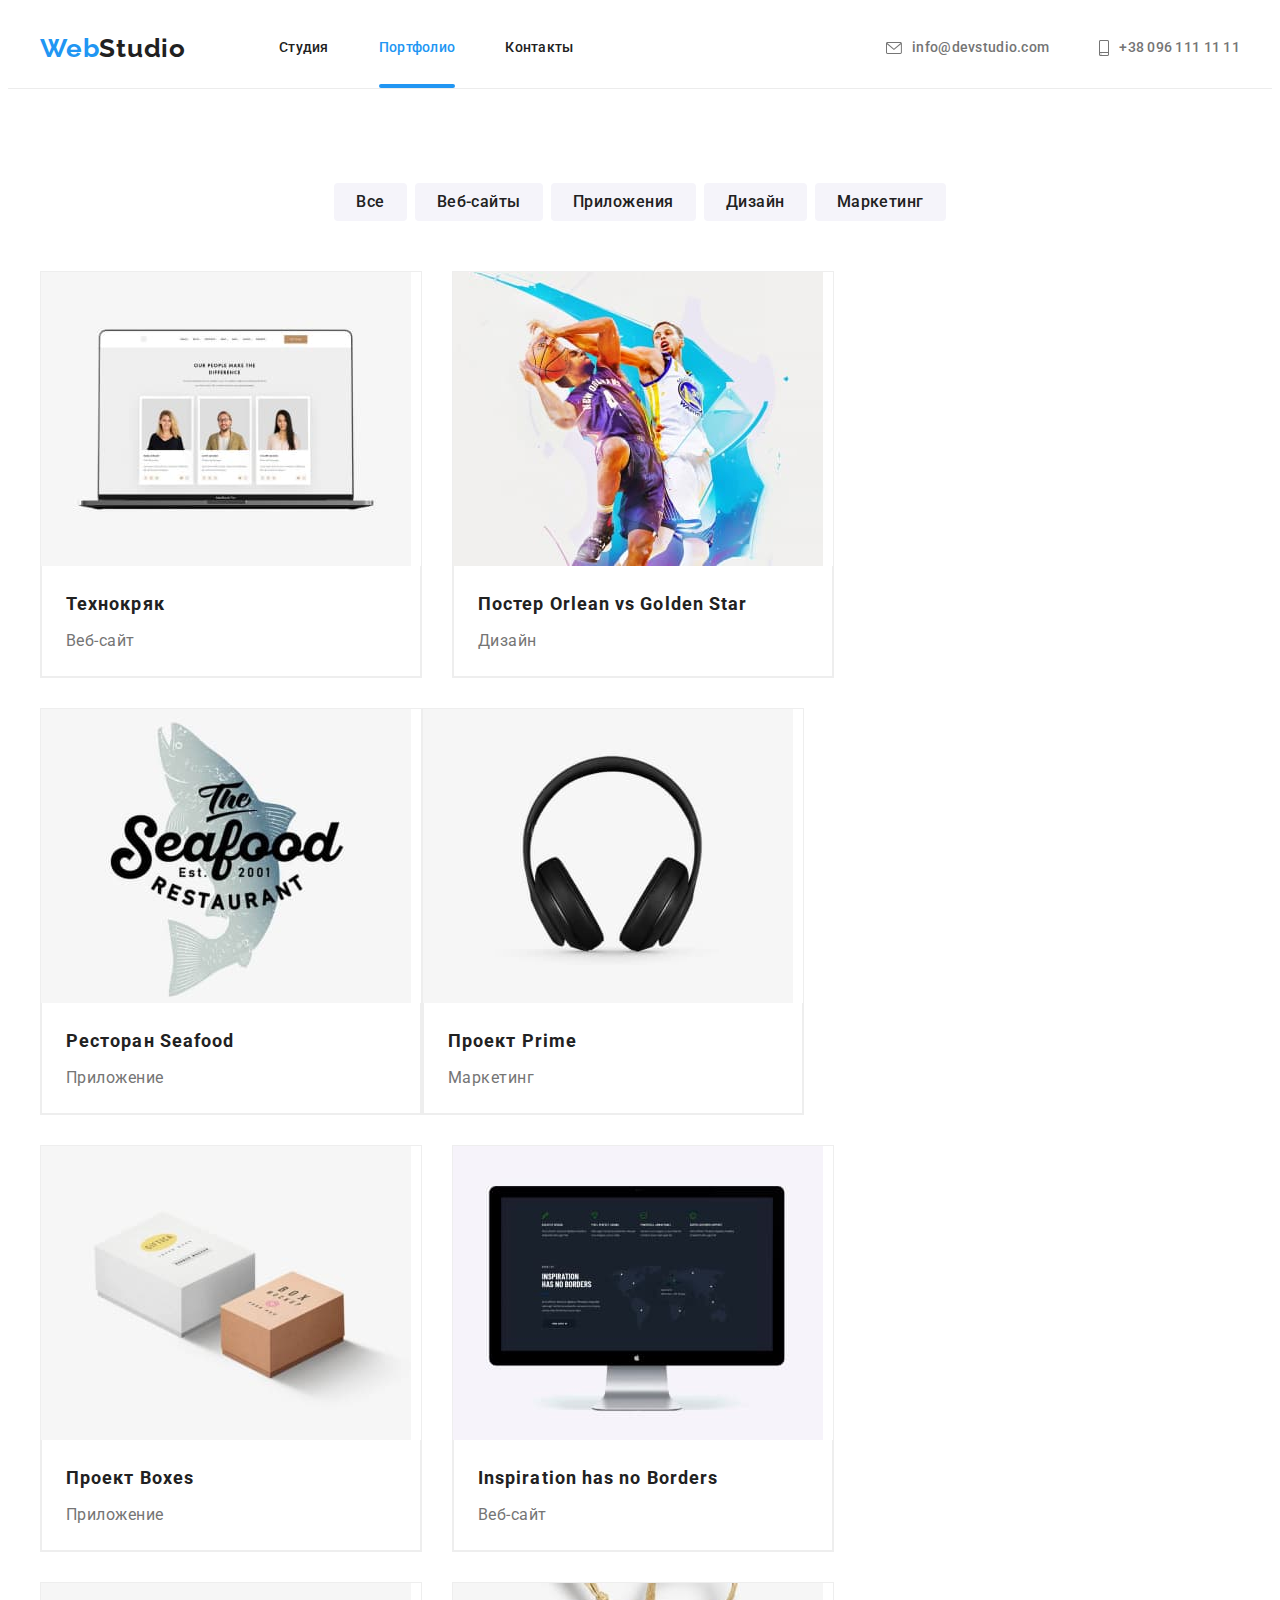
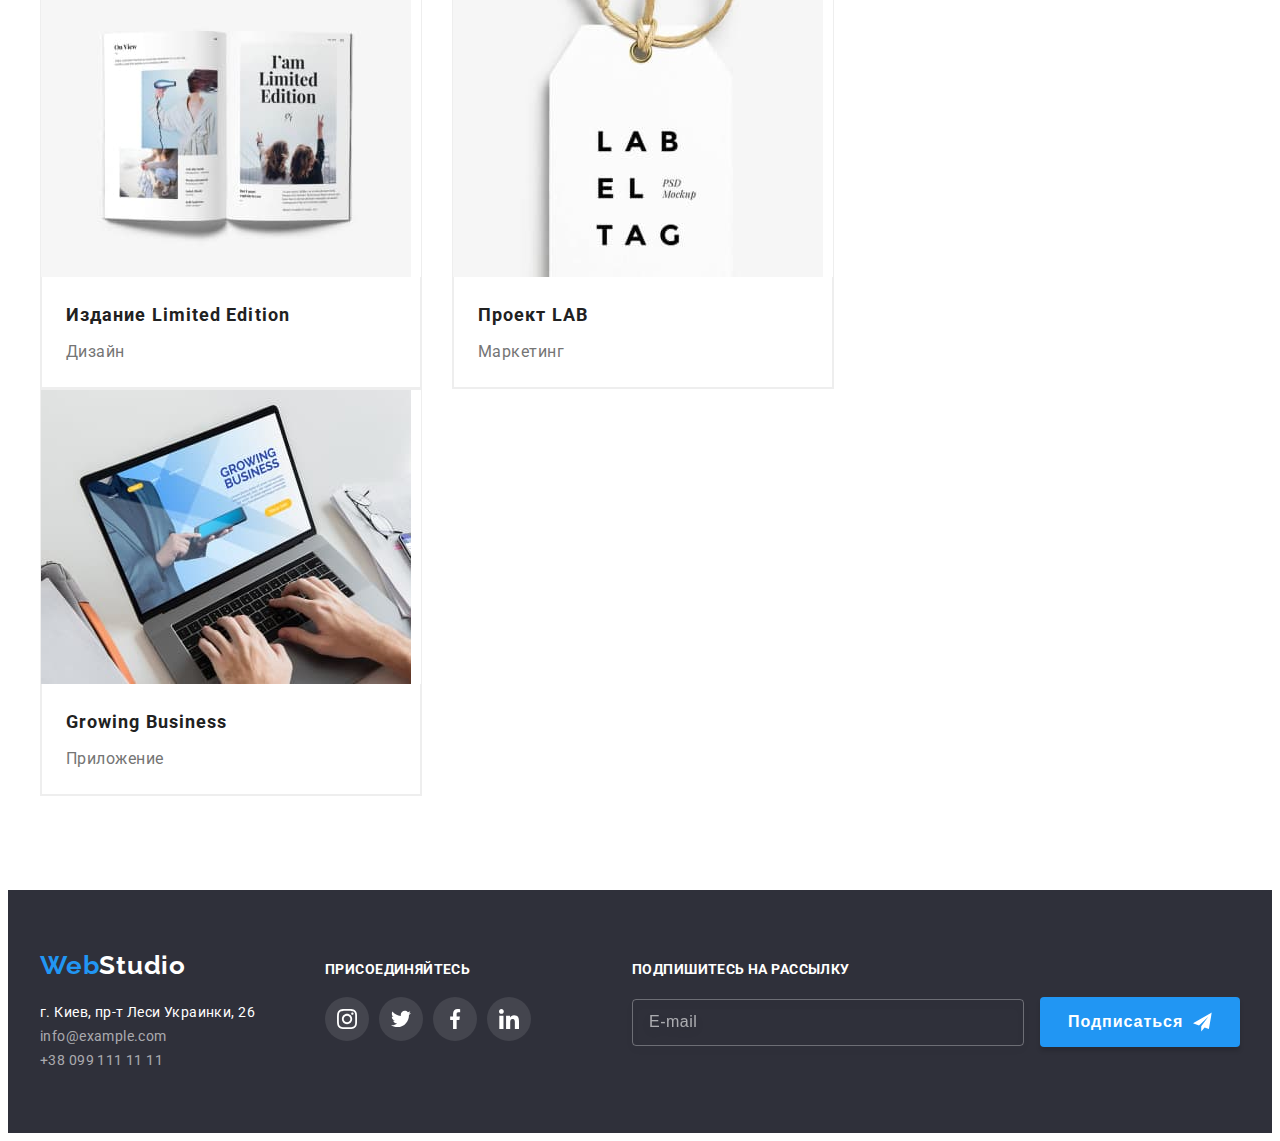
==== commit 253ff2bd: "add class to footer-subscribe/portfolio" ====
--- a/portfolio.html
+++ b/portfolio.html
@@ -309,7 +309,7 @@
           Подпишитесь на рассылку
         </p>
         <form>
-          <label>
+          <label class="footer-subscribe-label">
             <input class="footer-subscribe-email" type="email" name="email-subscribe"
               placeholder="E-mail" required>
           </label>
